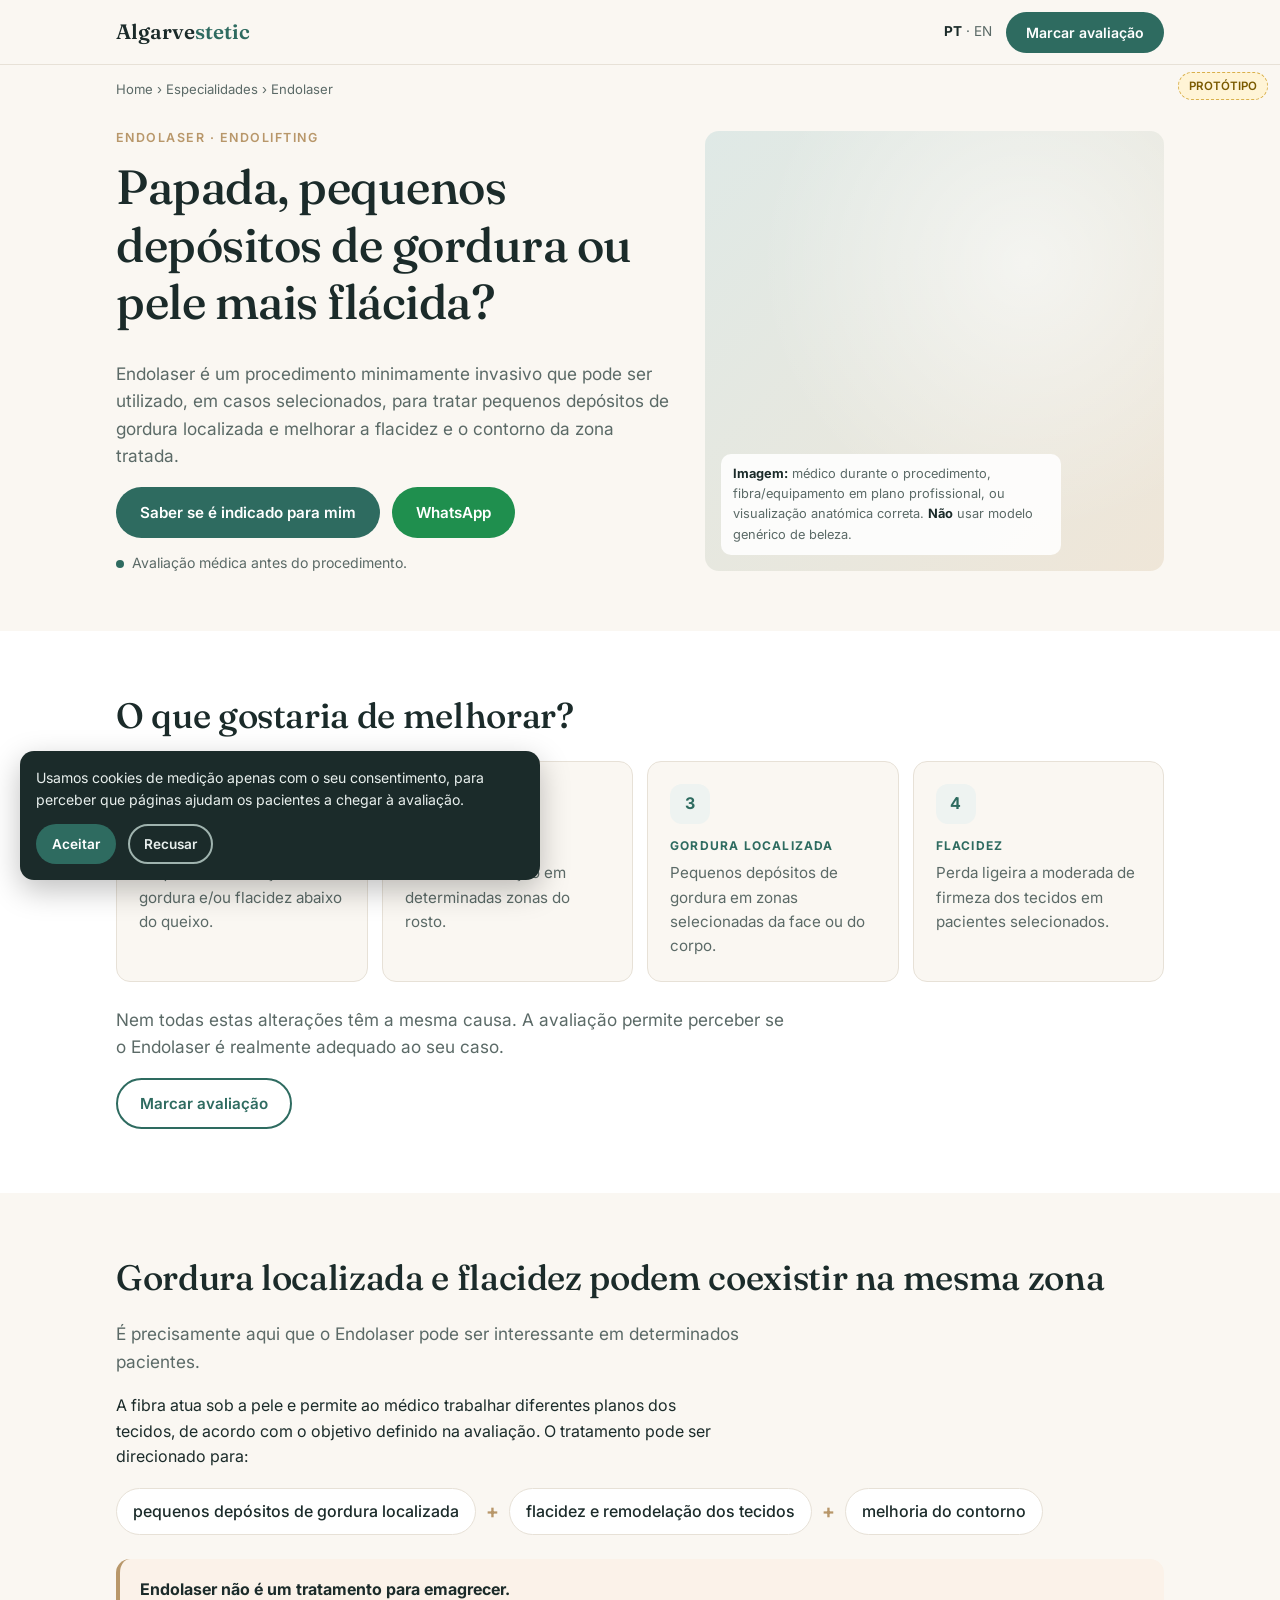
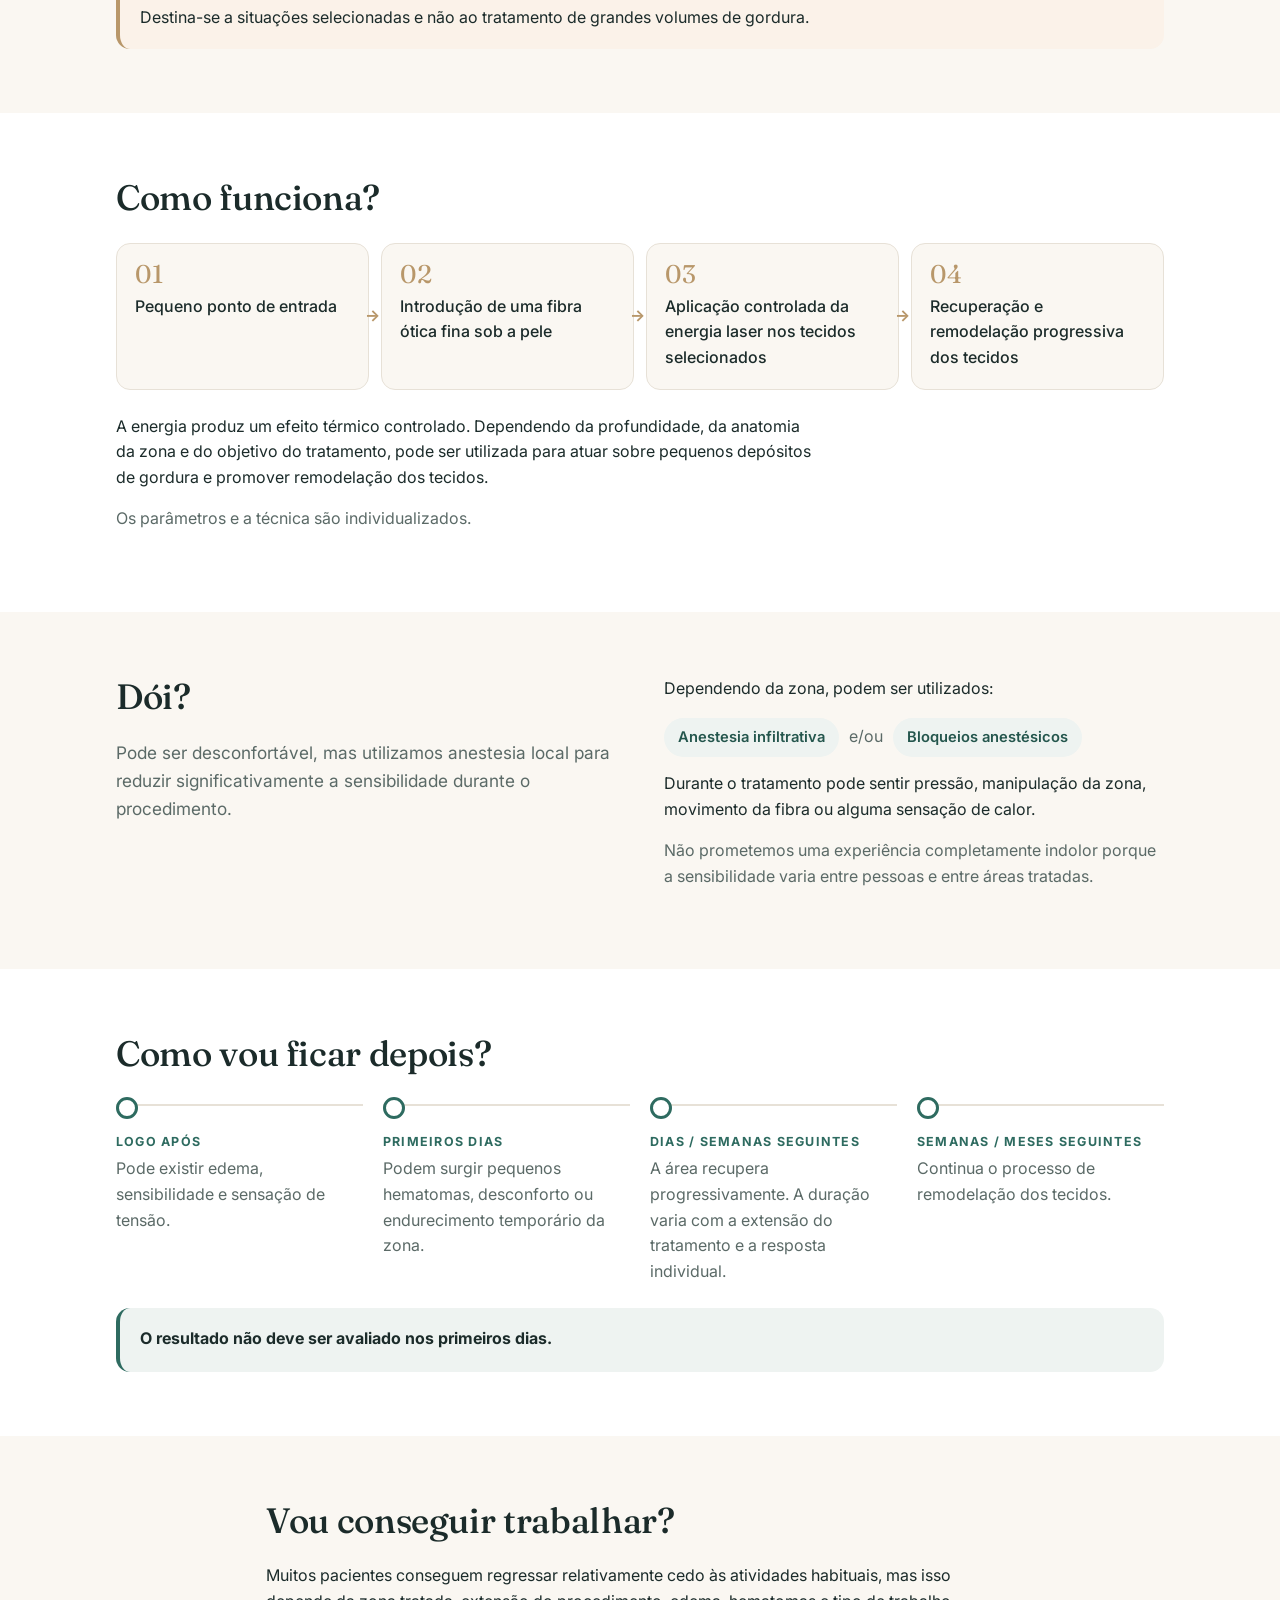
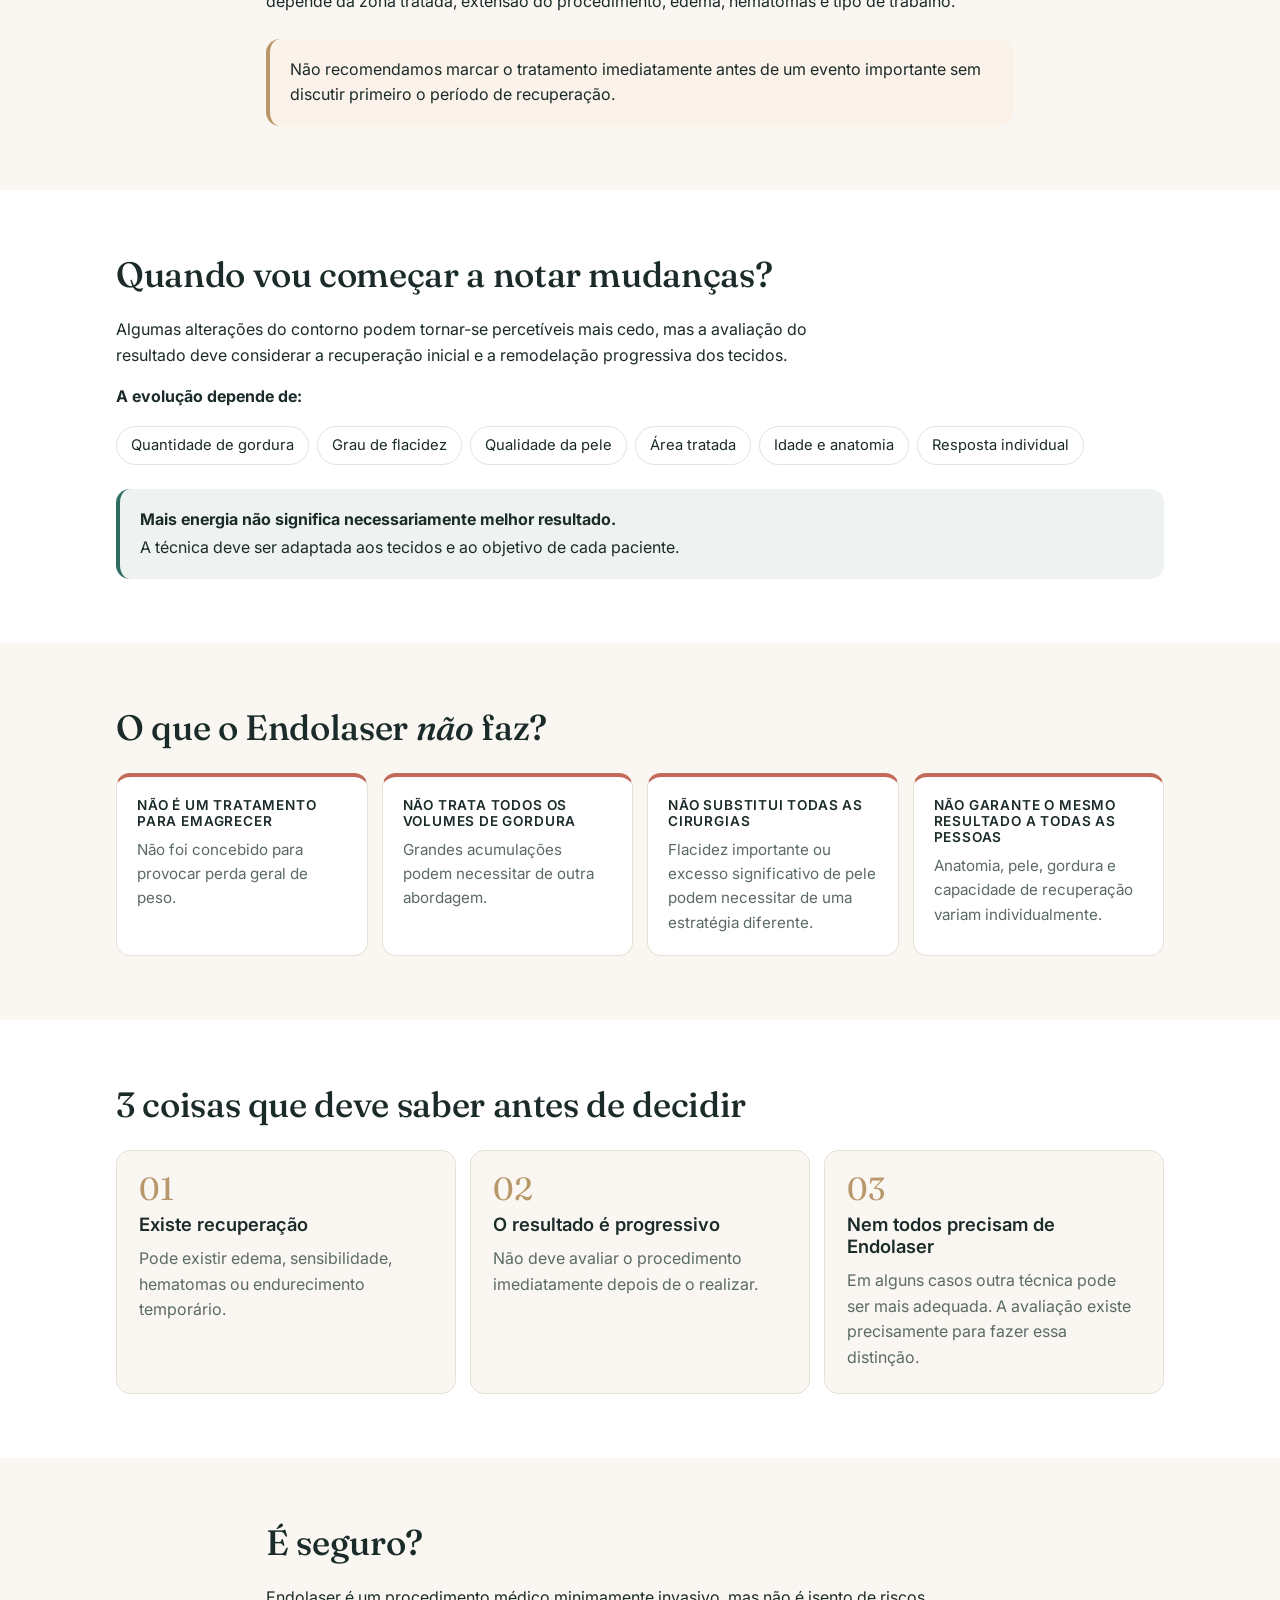
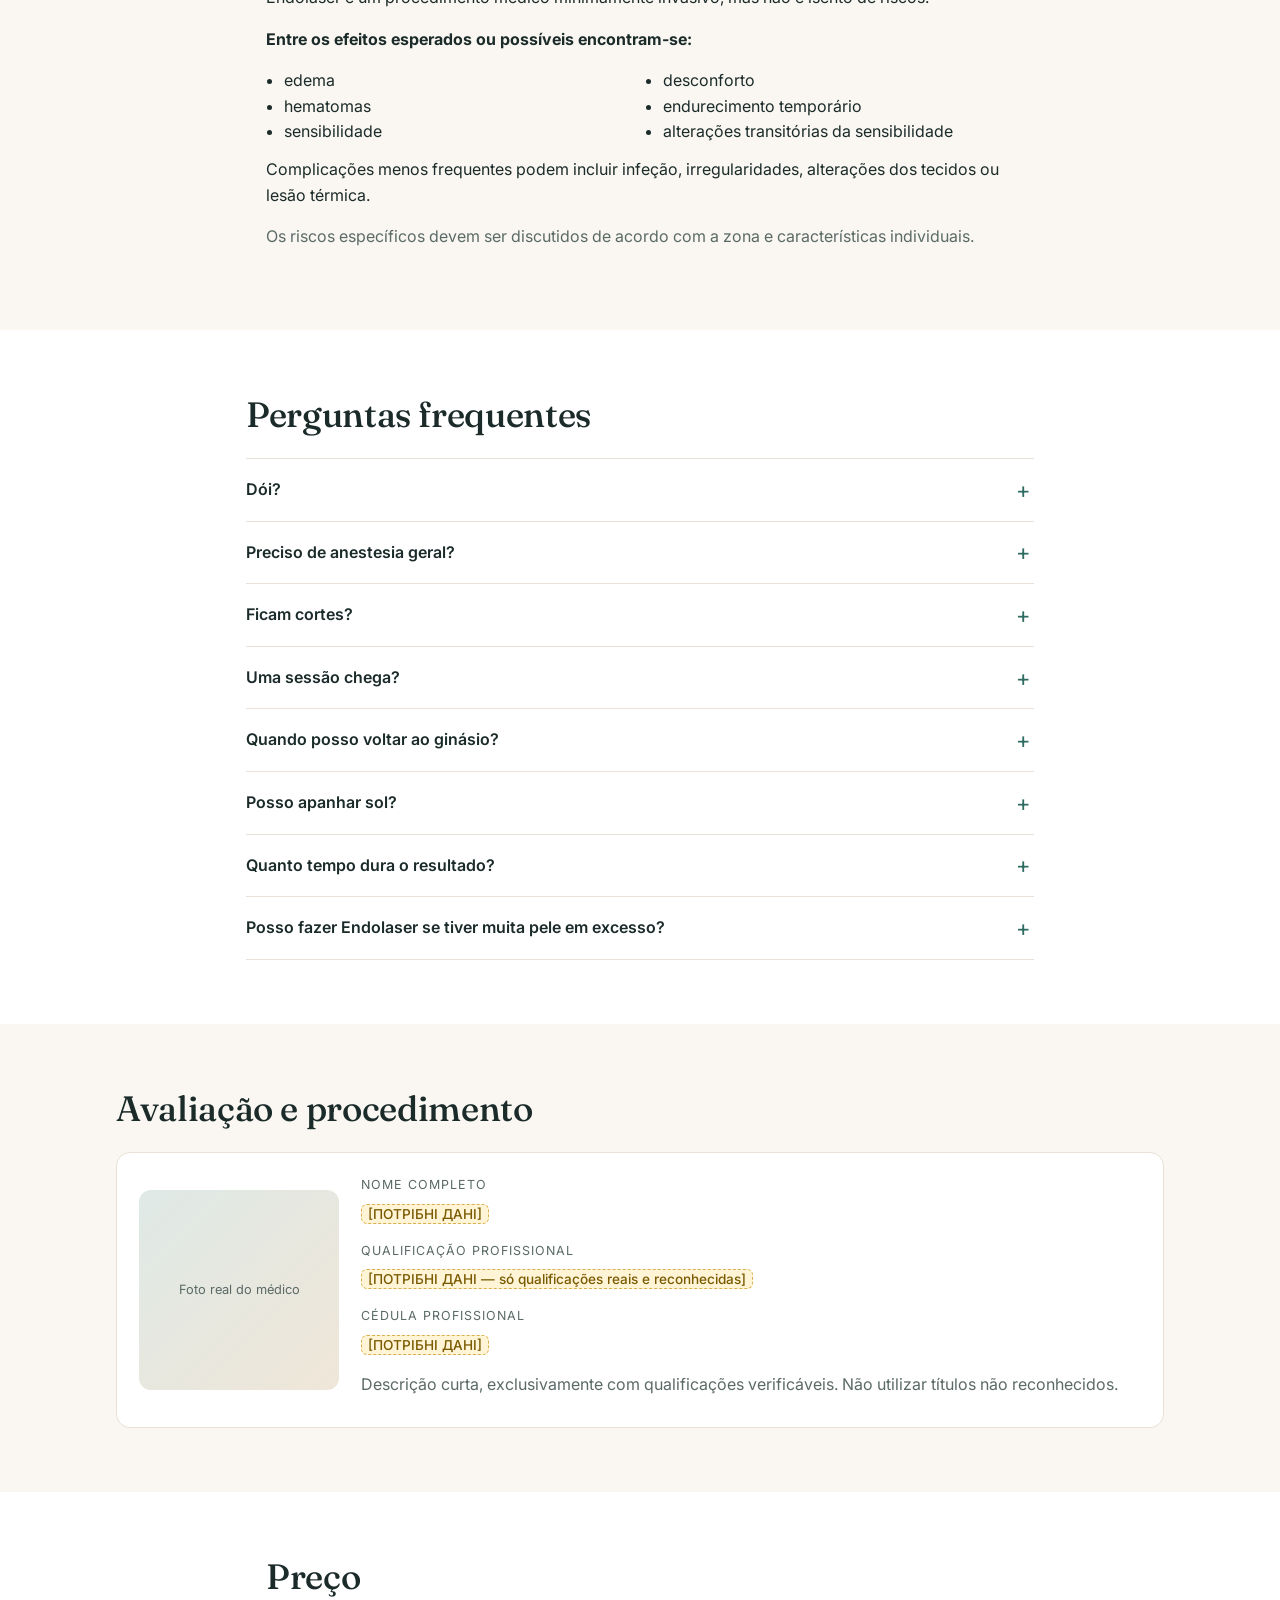
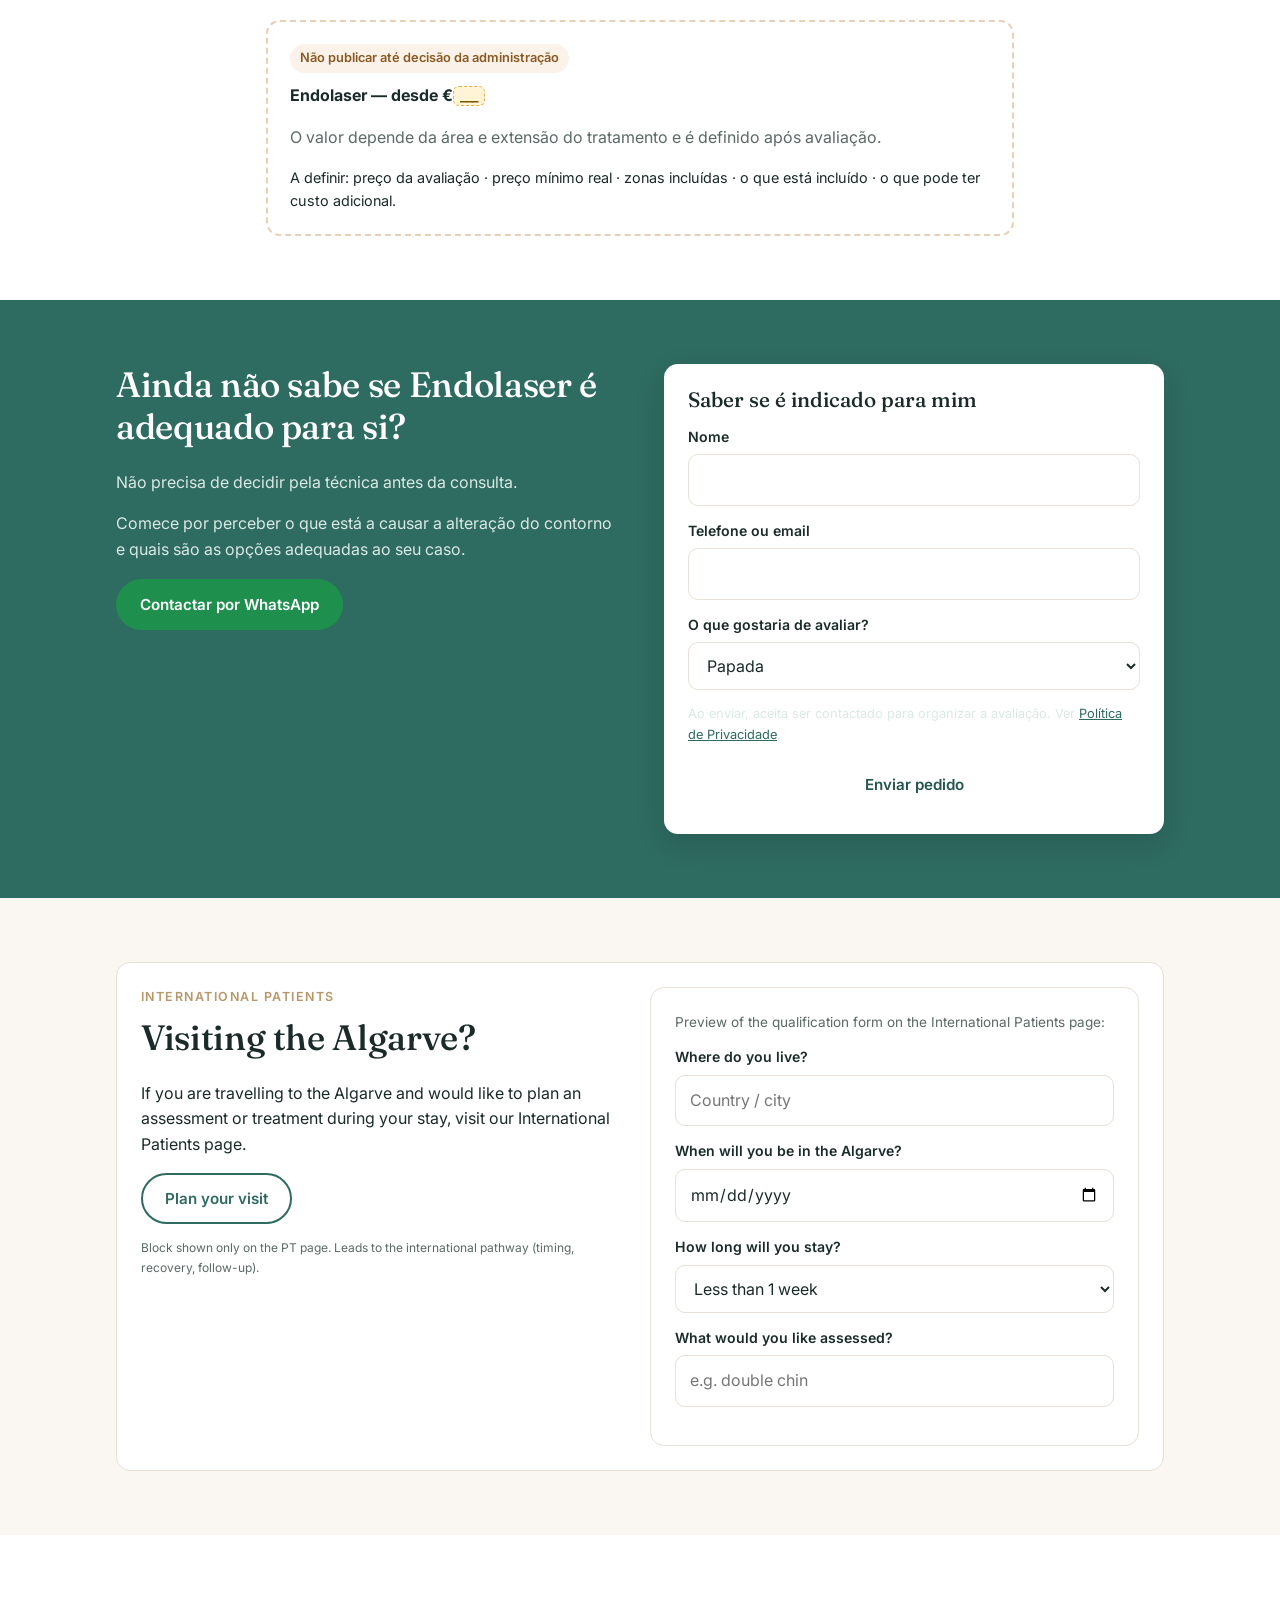
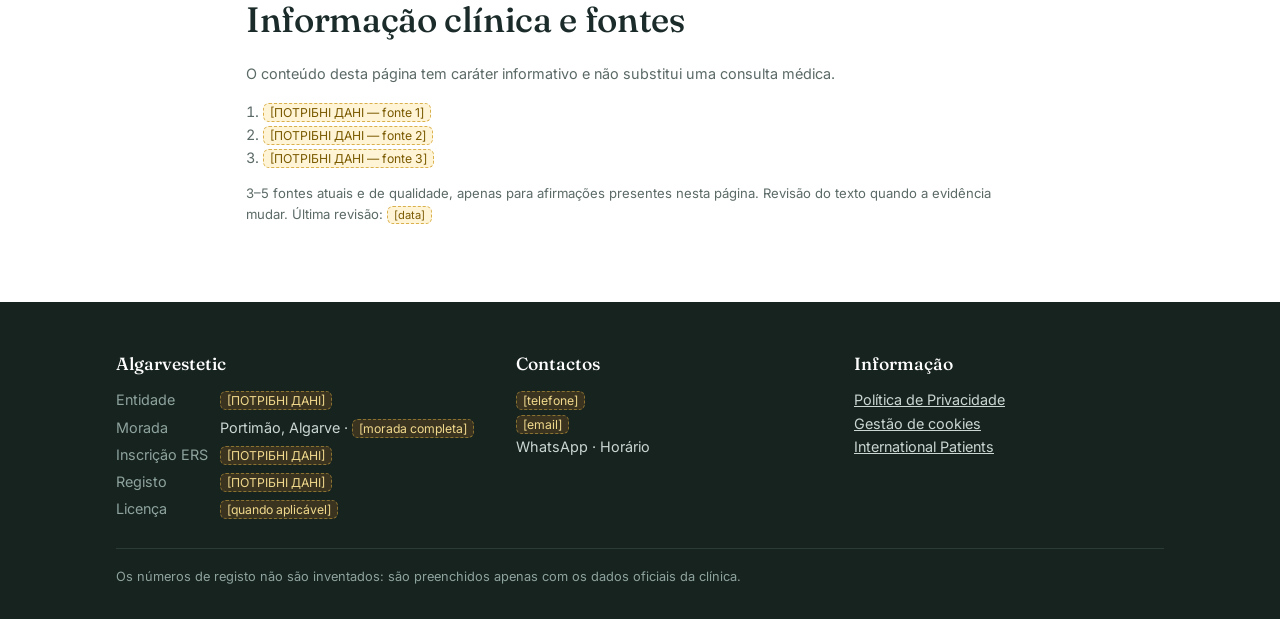
==== prototype/endolaser.html @ 768021af "Add Endolaser master landing spec v1.0 and visual HTML prototype Spec captures the approved 18-scree" ====
<!doctype html>
<html lang="pt">
<head>
<meta charset="utf-8">
<meta name="viewport" content="width=device-width, initial-scale=1">
<title>Endolaser em Portimão | Algarvestetic</title>
<meta name="description" content="Endolaser: procedimento minimamente invasivo para pequenos depósitos de gordura localizada e flacidez, em casos selecionados. Avaliação médica antes do procedimento.">
<link rel="preconnect" href="https://fonts.googleapis.com">
<link rel="preconnect" href="https://fonts.gstatic.com" crossorigin>
<link href="https://fonts.googleapis.com/css2?family=Fraunces:opsz,wght@9..144,400;9..144,500;9..144,600&family=Inter:wght@400;500;600&display=swap" rel="stylesheet">
<!--
  PROTÓTIPO VISUAL — não é o site final.
  Cores, logótipo e imagens são marcadores de posição.
  [ПОТРІБНІ ДАНІ] = dados reais que a clínica tem de fornecer.
-->
<style>
  :root{
    --bg:#faf7f2; --surface:#ffffff; --ink:#1b2b2a; --muted:#5b6a67; --line:#e7e1d7;
    --primary:#2e6b60; --primary-dark:#24564d; --on-primary:#ffffff;
    --accent:#b8976a; --soft:#eef3f1; --warn:#fbf2e9; --warn-line:#e9cfb3;
    --wa:#1f8f4e;
    --radius:14px; --maxw:1080px;
    --serif:"Fraunces", Georgia, serif; --sans:"Inter", system-ui, -apple-system, sans-serif;
  }
  *{box-sizing:border-box}
  html{scroll-behavior:smooth}
  body{margin:0;background:var(--bg);color:var(--ink);font:16px/1.6 var(--sans);-webkit-font-smoothing:antialiased}
  img{max-width:100%;display:block}
  a{color:var(--primary)}
  h1,h2,h3{font-family:var(--serif);font-weight:500;line-height:1.2;margin:0 0 .6em;letter-spacing:-.01em}
  h1{font-size:clamp(1.9rem,4.6vw,3rem)}
  h2{font-size:clamp(1.5rem,3.2vw,2.2rem)}
  h3{font-size:1.15rem;font-family:var(--sans);font-weight:600;letter-spacing:0}
  p{margin:0 0 1em}
  .container{max-width:var(--maxw);margin:0 auto;padding:0 16px}
  .section{padding:64px 0}
  .section.alt{background:var(--surface)}
  .eyebrow{font-size:.78rem;font-weight:600;letter-spacing:.12em;text-transform:uppercase;color:var(--accent);margin-bottom:.8em}
  .lead{font-size:1.08rem;color:var(--muted);max-width:62ch}
  .muted{color:var(--muted)}
  .placeholder-data{background:#fff4d6;border:1px dashed #d9b04c;color:#7a5a00;padding:1px 6px;border-radius:6px;font-size:.85em;overflow-wrap:anywhere}

  /* Buttons */
  .btn{display:inline-flex;align-items:center;justify-content:center;gap:.5em;padding:14px 22px;border-radius:999px;font:600 .95rem var(--sans);text-decoration:none;border:2px solid transparent;cursor:pointer;transition:background .2s,transform .1s;min-height:48px}
  .btn:active{transform:translateY(1px)}
  .btn-primary{background:var(--primary);color:var(--on-primary)}
  .btn-primary:hover{background:var(--primary-dark)}
  .btn-outline{background:transparent;border-color:var(--primary);color:var(--primary)}
  .btn-outline:hover{background:var(--soft)}
  .btn-wa{background:var(--wa);color:#fff}
  .btn-row{display:flex;flex-wrap:wrap;gap:12px;margin-top:8px}

  /* Header */
  .site-header{position:sticky;top:0;z-index:40;background:rgba(250,247,242,.94);backdrop-filter:blur(8px);border-bottom:1px solid var(--line)}
  .site-header .container{display:flex;align-items:center;justify-content:space-between;height:64px;gap:12px}
  .logo{font-family:var(--serif);font-size:1.3rem;font-weight:600;color:var(--ink);text-decoration:none}
  .logo span{color:var(--primary)}
  .header-right{display:flex;align-items:center;gap:14px}
  .lang{font-size:.85rem;color:var(--muted)}
  .lang b{color:var(--ink)}
  .header-cta{padding:10px 18px;min-height:40px;font-size:.88rem}
  .lang{white-space:nowrap}
  @media(max-width:879px){.header-cta{display:none}}
  .breadcrumbs{font-size:.82rem;color:var(--muted);padding:14px 0 0}
  .breadcrumbs a{color:var(--muted);text-decoration:none}

  /* Hero */
  .hero{padding:28px 0 56px}
  .hero-grid{display:grid;gap:28px;align-items:center}
  .hero .microcopy{font-size:.88rem;color:var(--muted);margin-top:14px;display:flex;align-items:center;gap:8px}
  .hero .microcopy::before{content:"";width:8px;height:8px;border-radius:50%;background:var(--primary);flex:none}
  .visual{border-radius:var(--radius);background:linear-gradient(135deg,#dfe9e6,#efe6d8);min-height:240px;display:flex;align-items:flex-end;padding:16px;position:relative;overflow:hidden}
  .visual::after{content:"";position:absolute;inset:0;background:radial-gradient(circle at 70% 30%,rgba(255,255,255,.55),transparent 60%)}
  .visual-label{position:relative;z-index:1;background:rgba(255,255,255,.88);border-radius:10px;padding:10px 12px;font-size:.8rem;color:var(--muted);max-width:340px}
  .visual-label b{color:var(--ink)}
  @media(min-width:880px){
    .hero-grid{grid-template-columns:1.1fr .9fr}
    .visual{min-height:440px}
  }

  /* Cards */
  .cards{display:grid;gap:14px;grid-template-columns:repeat(auto-fit,minmax(220px,1fr));margin:24px 0}
  .card{background:var(--surface);border:1px solid var(--line);border-radius:var(--radius);padding:22px}
  .section.alt .card{background:var(--bg)}
  .card .tag{font-size:.75rem;font-weight:700;letter-spacing:.1em;color:var(--primary);margin-bottom:6px}
  .card p{margin:0;color:var(--muted);font-size:.95rem}
  .card-icon{width:40px;height:40px;border-radius:12px;background:var(--soft);display:grid;place-items:center;margin-bottom:12px;color:var(--primary);font-weight:700}

  /* Callouts */
  .callout{border-radius:var(--radius);padding:18px 20px;margin-top:24px;display:flex;gap:14px;align-items:flex-start}
  .callout.info{background:var(--soft);border-left:4px solid var(--primary)}
  .callout.warn{background:var(--warn);border-left:4px solid var(--accent)}
  .callout strong{display:block;margin-bottom:2px}
  .callout p{margin:0}

  /* Plus-chain (screen 3) */
  .chain{display:flex;flex-wrap:wrap;align-items:center;gap:10px;margin:18px 0}
  .chain .pill{background:var(--surface);border:1px solid var(--line);border-radius:999px;padding:10px 16px;font-weight:500}
  .chain .plus{color:var(--accent);font-weight:700;font-size:1.2rem}

  /* Steps (screen 4) */
  .steps{display:grid;gap:12px;margin:24px 0;counter-reset:s}
  .step{background:var(--bg);border:1px solid var(--line);border-radius:var(--radius);padding:18px;position:relative}
  .step .n{font-family:var(--serif);font-size:1.6rem;color:var(--accent);line-height:1}
  .step p{margin:.4em 0 0;font-weight:500}
  @media(min-width:880px){
    .steps{grid-template-columns:repeat(4,1fr)}
    .step:not(:last-child)::after{content:"→";position:absolute;right:-12px;top:50%;transform:translateY(-50%);color:var(--accent);font-weight:700;z-index:1}
  }

  /* Two-col text sections */
  .split{display:grid;gap:24px}
  @media(min-width:880px){.split{grid-template-columns:1fr 1fr;gap:48px}}
  .anesth{display:flex;flex-wrap:wrap;gap:10px;align-items:center;margin:14px 0}
  .anesth .pill{background:var(--soft);color:var(--primary-dark);border-radius:999px;padding:8px 14px;font-weight:600;font-size:.92rem}

  /* Timeline (screen 6) */
  .timeline{list-style:none;margin:28px 0 0;padding:0;display:grid;gap:0}
  .timeline li{position:relative;padding:0 0 26px 30px;border-left:2px solid var(--line);margin-left:7px}
  .timeline li:last-child{padding-bottom:0}
  .timeline li::before{content:"";position:absolute;left:-9px;top:4px;width:16px;height:16px;border-radius:50%;background:var(--surface);border:3px solid var(--primary)}
  .timeline .when{font-size:.78rem;font-weight:700;letter-spacing:.1em;color:var(--primary);text-transform:uppercase}
  .timeline p{margin:.3em 0 0;color:var(--muted)}
  @media(min-width:880px){
    .timeline{grid-template-columns:repeat(4,1fr);gap:20px}
    .timeline li{border-left:none;border-top:2px solid var(--line);padding:26px 0 0;margin:0}
    .timeline li::before{left:0;top:-9px}
  }

  /* Factors (screen 8) */
  .factors{display:flex;flex-wrap:wrap;gap:8px;margin:14px 0 0;padding:0;list-style:none}
  .factors li{background:var(--surface);border:1px solid var(--line);border-radius:999px;padding:7px 14px;font-size:.92rem}

  /* NOT list (screen 9) */
  .nots{display:grid;gap:14px;grid-template-columns:repeat(auto-fit,minmax(240px,1fr));margin-top:24px}
  .not{background:var(--surface);border:1px solid var(--line);border-radius:var(--radius);padding:20px;border-top:4px solid #c46a5a}
  .not h3{font-size:.85rem;letter-spacing:.06em;text-transform:uppercase}
  .not p{margin:0;color:var(--muted);font-size:.95rem}

  /* 3 things (screen 10) */
  .three{display:grid;gap:14px;grid-template-columns:repeat(auto-fit,minmax(240px,1fr));margin-top:24px}
  .three .item{background:var(--bg);border-radius:var(--radius);padding:22px;border:1px solid var(--line)}
  .three .num{font-family:var(--serif);font-size:2rem;color:var(--accent);line-height:1;margin-bottom:8px}
  .three p{margin:0;color:var(--muted)}

  /* Risks */
  .risk-list{columns:2;column-gap:28px;padding-left:1.1em;margin:12px 0}
  @media(max-width:560px){.risk-list{columns:1}}

  /* FAQ */
  .faq{margin-top:22px;border-top:1px solid var(--line)}
  .faq details{border-bottom:1px solid var(--line)}
  .faq summary{cursor:pointer;list-style:none;padding:18px 36px 18px 0;font-weight:600;position:relative}
  .faq summary::-webkit-details-marker{display:none}
  .faq summary::after{content:"+";position:absolute;right:4px;top:50%;transform:translateY(-50%);font-size:1.4rem;color:var(--primary);font-weight:400}
  .faq details[open] summary::after{content:"–"}
  .faq details p{margin:0 0 18px;color:var(--muted);max-width:70ch}

  /* Doctor */
  .doctor{display:grid;gap:22px;align-items:center;background:var(--surface);border:1px solid var(--line);border-radius:var(--radius);padding:22px;margin-top:22px}
  .doctor-photo{aspect-ratio:1;border-radius:12px;background:linear-gradient(135deg,#dfe9e6,#efe6d8);display:grid;place-items:center;color:var(--muted);font-size:.8rem;text-align:center;padding:10px;max-width:200px}
  .doctor dl{margin:0;display:grid;gap:6px;min-width:0}
  .doctor dt{font-size:.78rem;letter-spacing:.08em;text-transform:uppercase;color:var(--muted)}
  .doctor dd{margin:0 0 8px;font-weight:500}
  @media(min-width:700px){.doctor{grid-template-columns:200px 1fr}}

  /* Price */
  .price-box{background:var(--surface);border:2px dashed var(--warn-line);border-radius:var(--radius);padding:22px;margin-top:22px}
  .price-box .status{display:inline-block;background:var(--warn);color:#8a5a22;font-weight:600;font-size:.8rem;padding:4px 10px;border-radius:999px;margin-bottom:10px}

  /* CTA band + form */
  .cta-band{background:var(--primary);color:var(--on-primary)}
  .cta-band h2{color:#fff}
  .cta-band p{color:#dbe9e5}
  .cta-band .btn-primary{background:#fff;color:var(--primary-dark)}
  .cta-band .btn-primary:hover{background:#eef3f1}
  .form-card{background:var(--surface);color:var(--ink);border-radius:var(--radius);padding:24px;box-shadow:0 10px 30px rgba(0,0,0,.12)}
  .form-card h3{font-family:var(--serif);font-weight:500;font-size:1.3rem}
  .field{margin-bottom:14px}
  .field label{display:block;font-size:.88rem;font-weight:600;margin-bottom:6px}
  .field input,.field select,.field textarea{width:100%;padding:12px 14px;border:1px solid var(--line);border-radius:10px;font:inherit;background:#fff;color:var(--ink);min-height:48px}
  .field input:focus,.field select:focus,.field textarea:focus{outline:2px solid var(--primary);outline-offset:1px;border-color:transparent}
  .consent-line{font-size:.8rem;color:var(--muted);margin:4px 0 14px}
  .thanks{display:none;text-align:center;padding:16px 0}
  .thanks .check{width:56px;height:56px;border-radius:50%;background:var(--soft);color:var(--primary);display:grid;place-items:center;margin:0 auto 12px;font-size:1.6rem}
  .form-card.sent form{display:none}
  .form-card.sent .thanks{display:block}
  .cta-grid{display:grid;gap:28px;align-items:start}
  @media(min-width:880px){.cta-grid{grid-template-columns:1fr 1fr;gap:48px}}

  /* International */
  .intl{background:var(--surface);border:1px solid var(--line);border-radius:var(--radius);padding:24px;display:grid;gap:20px}
  @media(min-width:880px){.intl{grid-template-columns:1fr 1fr;align-items:start}}
  .intl .lang-note{font-size:.75rem;color:var(--muted)}

  /* Sources */
  .sources{font-size:.9rem;color:var(--muted)}
  .sources ol{padding-left:1.2em}

  /* Footer */
  .site-footer{background:#16231f;color:#c9d6d2;padding:48px 0 32px;font-size:.9rem}
  .site-footer h4{color:#fff;font-family:var(--serif);font-weight:500;font-size:1.1rem;margin:0 0 10px}
  .site-footer a{color:#c9d6d2}
  .footer-grid{display:grid;gap:28px}
  @media(min-width:700px){.footer-grid{grid-template-columns:1.2fr 1fr 1fr}}
  .legal dl{margin:0;display:grid;grid-template-columns:auto 1fr;gap:4px 12px}
  .legal dt{color:#8fa39e}
  .legal dd{margin:0}
  .site-footer .placeholder-data{background:#3a3320;border-color:#8a7330;color:#f0d98c}
  .footer-bottom{border-top:1px solid #2b3b37;margin-top:28px;padding-top:18px;font-size:.8rem;color:#8fa39e}

  /* Sticky mobile CTA (Requisito 1) */
  .sticky-cta{position:fixed;left:0;right:0;bottom:0;z-index:50;display:flex;gap:8px;padding:8px 12px calc(8px + env(safe-area-inset-bottom));background:rgba(250,247,242,.97);border-top:1px solid var(--line);backdrop-filter:blur(8px)}
  .sticky-cta .btn{flex:1;padding:10px 12px;min-height:44px;font-size:.9rem}
  @media(min-width:880px){.sticky-cta{display:none}}
  @media(max-width:879px){body{padding-bottom:72px}}

  /* Cookie banner (RGPD) */
  .cookie{position:fixed;left:12px;right:12px;bottom:84px;z-index:60;background:var(--ink);color:#e8efed;border-radius:var(--radius);padding:16px;box-shadow:0 10px 30px rgba(0,0,0,.25);max-width:520px;font-size:.88rem}
  .cookie p{margin:0 0 12px}
  .cookie .btn{padding:8px 14px;min-height:40px;font-size:.85rem}
  .cookie .btn-outline{border-color:#9fb3ae;color:#e8efed}
  .cookie .btn-outline:hover{background:rgba(255,255,255,.08)}
  .cookie[hidden]{display:none}
  @media(min-width:880px){.cookie{bottom:20px;left:20px;right:auto}}

  .proto-badge{position:fixed;top:72px;right:12px;z-index:30;background:#fff4d6;color:#7a5a00;border:1px dashed #d9b04c;font-size:.72rem;font-weight:600;padding:4px 10px;border-radius:999px}
</style>
</head>
<body>

<div class="proto-badge" aria-hidden="true">PROTÓTIPO</div>

<header class="site-header">
  <div class="container">
    <a class="logo" href="#">Algarve<span>stetic</span></a>
    <div class="header-right">
      <span class="lang"><b>PT</b> · EN</span>
      <a class="btn btn-primary header-cta" href="#avaliar" data-cta="header_marcar">Marcar avaliação</a>
    </div>
  </div>
</header>

<main>
  <div class="container">
    <nav class="breadcrumbs" aria-label="breadcrumb">
      <a href="#">Home</a> › <a href="#">Especialidades</a> › Endolaser
    </nav>
  </div>

  <!-- SCREEN 1 — HERO -->
  <section class="hero" id="hero">
    <div class="container hero-grid">
      <div>
        <div class="eyebrow">Endolaser · Endolifting</div>
        <h1>Papada, pequenos depósitos de gordura ou pele mais flácida?</h1>
        <p class="lead">Endolaser é um procedimento minimamente invasivo que pode ser utilizado, em casos selecionados, para tratar pequenos depósitos de gordura localizada e melhorar a flacidez e o contorno da zona tratada.</p>
        <div class="btn-row">
          <a class="btn btn-primary" href="#avaliar" data-cta="hero_indicado">Saber se é indicado para mim</a>
          <a class="btn btn-wa" href="#" data-cta="hero_whatsapp" data-wa>WhatsApp</a>
        </div>
        <div class="microcopy">Avaliação médica antes do procedimento.</div>
      </div>
      <div class="visual" role="img" aria-label="Espaço para imagem do procedimento">
        <div class="visual-label"><b>Imagem:</b> médico durante o procedimento, fibra/equipamento em plano profissional, ou visualização anatómica correta. <b>Não</b> usar modelo genérico de beleza.</div>
      </div>
    </div>
  </section>

  <!-- SCREEN 2 — PACIENTE RECONHECE-SE -->
  <section class="section alt" id="melhorar">
    <div class="container">
      <h2>O que gostaria de melhorar?</h2>
      <div class="cards">
        <div class="card"><div class="card-icon">1</div><div class="tag">PAPADA</div><p>Pequena acumulação de gordura e/ou flacidez abaixo do queixo.</p></div>
        <div class="card"><div class="card-icon">2</div><div class="tag">CONTORNO FACIAL</div><p>Perda de definição em determinadas zonas do rosto.</p></div>
        <div class="card"><div class="card-icon">3</div><div class="tag">GORDURA LOCALIZADA</div><p>Pequenos depósitos de gordura em zonas selecionadas da face ou do corpo.</p></div>
        <div class="card"><div class="card-icon">4</div><div class="tag">FLACIDEZ</div><p>Perda ligeira a moderada de firmeza dos tecidos em pacientes selecionados.</p></div>
      </div>
      <p class="lead">Nem todas estas alterações têm a mesma causa. A avaliação permite perceber se o Endolaser é realmente adequado ao seu caso.</p>
      <a class="btn btn-outline" href="#avaliar" data-cta="identify_marcar">Marcar avaliação</a>
    </div>
  </section>

  <!-- SCREEN 3 — VALOR-CHAVE -->
  <section class="section" id="valor">
    <div class="container">
      <h2>Gordura localizada e flacidez podem coexistir na mesma zona</h2>
      <p class="lead">É precisamente aqui que o Endolaser pode ser interessante em determinados pacientes.</p>
      <p style="max-width:62ch">A fibra atua sob a pele e permite ao médico trabalhar diferentes planos dos tecidos, de acordo com o objetivo definido na avaliação. O tratamento pode ser direcionado para:</p>
      <div class="chain">
        <span class="pill">pequenos depósitos de gordura localizada</span><span class="plus">+</span>
        <span class="pill">flacidez e remodelação dos tecidos</span><span class="plus">+</span>
        <span class="pill">melhoria do contorno</span>
      </div>
      <div class="callout warn">
        <div><strong>Endolaser não é um tratamento para emagrecer.</strong><p>Destina-se a situações selecionadas e não ao tratamento de grandes volumes de gordura.</p></div>
      </div>
    </div>
  </section>

  <!-- SCREEN 4 — COMO FUNCIONA -->
  <section class="section alt" id="como-funciona">
    <div class="container">
      <h2>Como funciona?</h2>
      <div class="steps">
        <div class="step"><div class="n">01</div><p>Pequeno ponto de entrada</p></div>
        <div class="step"><div class="n">02</div><p>Introdução de uma fibra ótica fina sob a pele</p></div>
        <div class="step"><div class="n">03</div><p>Aplicação controlada da energia laser nos tecidos selecionados</p></div>
        <div class="step"><div class="n">04</div><p>Recuperação e remodelação progressiva dos tecidos</p></div>
      </div>
      <p style="max-width:70ch">A energia produz um efeito térmico controlado. Dependendo da profundidade, da anatomia da zona e do objetivo do tratamento, pode ser utilizada para atuar sobre pequenos depósitos de gordura e promover remodelação dos tecidos.</p>
      <p class="muted">Os parâmetros e a técnica são individualizados.</p>
    </div>
  </section>

  <!-- SCREEN 5 — DÓI? -->
  <section class="section" id="doi">
    <div class="container split">
      <div>
        <h2>Dói?</h2>
        <p class="lead">Pode ser desconfortável, mas utilizamos anestesia local para reduzir significativamente a sensibilidade durante o procedimento.</p>
      </div>
      <div>
        <p>Dependendo da zona, podem ser utilizados:</p>
        <div class="anesth"><span class="pill">Anestesia infiltrativa</span><span class="muted">e/ou</span><span class="pill">Bloqueios anestésicos</span></div>
        <p>Durante o tratamento pode sentir pressão, manipulação da zona, movimento da fibra ou alguma sensação de calor.</p>
        <p class="muted">Não prometemos uma experiência completamente indolor porque a sensibilidade varia entre pessoas e entre áreas tratadas.</p>
      </div>
    </div>
  </section>

  <!-- SCREEN 6 — RECUPERAÇÃO -->
  <section class="section alt" id="recuperacao">
    <div class="container">
      <h2>Como vou ficar depois?</h2>
      <ol class="timeline">
        <li><div class="when">Logo após</div><p>Pode existir edema, sensibilidade e sensação de tensão.</p></li>
        <li><div class="when">Primeiros dias</div><p>Podem surgir pequenos hematomas, desconforto ou endurecimento temporário da zona.</p></li>
        <li><div class="when">Dias / semanas seguintes</div><p>A área recupera progressivamente. A duração varia com a extensão do tratamento e a resposta individual.</p></li>
        <li><div class="when">Semanas / meses seguintes</div><p>Continua o processo de remodelação dos tecidos.</p></li>
      </ol>
      <div class="callout info"><div><strong>O resultado não deve ser avaliado nos primeiros dias.</strong></div></div>
    </div>
  </section>

  <!-- SCREEN 7 — TRABALHO -->
  <section class="section" id="trabalhar">
    <div class="container" style="max-width:780px">
      <h2>Vou conseguir trabalhar?</h2>
      <p>Muitos pacientes conseguem regressar relativamente cedo às atividades habituais, mas isso depende da zona tratada, extensão do procedimento, edema, hematomas e tipo de trabalho.</p>
      <div class="callout warn"><div><p>Não recomendamos marcar o tratamento imediatamente antes de um evento importante sem discutir primeiro o período de recuperação.</p></div></div>
    </div>
  </section>

  <!-- SCREEN 8 — RESULTADO -->
  <section class="section alt" id="resultado">
    <div class="container">
      <h2>Quando vou começar a notar mudanças?</h2>
      <p style="max-width:70ch">Algumas alterações do contorno podem tornar-se percetíveis mais cedo, mas a avaliação do resultado deve considerar a recuperação inicial e a remodelação progressiva dos tecidos.</p>
      <p><strong>A evolução depende de:</strong></p>
      <ul class="factors">
        <li>Quantidade de gordura</li><li>Grau de flacidez</li><li>Qualidade da pele</li>
        <li>Área tratada</li><li>Idade e anatomia</li><li>Resposta individual</li>
      </ul>
      <div class="callout info"><div><strong>Mais energia não significa necessariamente melhor resultado.</strong><p>A técnica deve ser adaptada aos tecidos e ao objetivo de cada paciente.</p></div></div>
    </div>
  </section>

  <!-- SCREEN 9 — O QUE NÃO FAZ -->
  <section class="section" id="nao-faz">
    <div class="container">
      <h2>O que o Endolaser <em>não</em> faz?</h2>
      <div class="nots">
        <div class="not"><h3>Não é um tratamento para emagrecer</h3><p>Não foi concebido para provocar perda geral de peso.</p></div>
        <div class="not"><h3>Não trata todos os volumes de gordura</h3><p>Grandes acumulações podem necessitar de outra abordagem.</p></div>
        <div class="not"><h3>Não substitui todas as cirurgias</h3><p>Flacidez importante ou excesso significativo de pele podem necessitar de uma estratégia diferente.</p></div>
        <div class="not"><h3>Não garante o mesmo resultado a todas as pessoas</h3><p>Anatomia, pele, gordura e capacidade de recuperação variam individualmente.</p></div>
      </div>
    </div>
  </section>

  <!-- SCREEN 10 — 3 COISAS -->
  <section class="section alt" id="antes-de-decidir">
    <div class="container">
      <h2>3 coisas que deve saber antes de decidir</h2>
      <div class="three">
        <div class="item"><div class="num">01</div><h3>Existe recuperação</h3><p>Pode existir edema, sensibilidade, hematomas ou endurecimento temporário.</p></div>
        <div class="item"><div class="num">02</div><h3>O resultado é progressivo</h3><p>Não deve avaliar o procedimento imediatamente depois de o realizar.</p></div>
        <div class="item"><div class="num">03</div><h3>Nem todos precisam de Endolaser</h3><p>Em alguns casos outra técnica pode ser mais adequada. A avaliação existe precisamente para fazer essa distinção.</p></div>
      </div>
    </div>
  </section>

  <!-- SCREEN 11 — RISCOS -->
  <section class="section" id="riscos">
    <div class="container" style="max-width:780px">
      <h2>É seguro?</h2>
      <p>Endolaser é um procedimento médico minimamente invasivo, mas não é isento de riscos.</p>
      <p><strong>Entre os efeitos esperados ou possíveis encontram-se:</strong></p>
      <ul class="risk-list">
        <li>edema</li><li>hematomas</li><li>sensibilidade</li>
        <li>desconforto</li><li>endurecimento temporário</li><li>alterações transitórias da sensibilidade</li>
      </ul>
      <p>Complicações menos frequentes podem incluir infeção, irregularidades, alterações dos tecidos ou lesão térmica.</p>
      <p class="muted">Os riscos específicos devem ser discutidos de acordo com a zona e características individuais.</p>
    </div>
  </section>

  <!-- SCREEN 12 — FAQ -->
  <section class="section alt" id="faq">
    <div class="container" style="max-width:820px">
      <h2>Perguntas frequentes</h2>
      <div class="faq">
        <details><summary>Dói?</summary><p>É utilizada anestesia local. Pode existir algum desconforto, pressão ou sensação de calor.</p></details>
        <details><summary>Preciso de anestesia geral?</summary><p>Habitualmente não. A técnica anestésica é definida de acordo com a área e extensão do tratamento.</p></details>
        <details><summary>Ficam cortes?</summary><p>A fibra é introduzida através de pequenos pontos de entrada. Não se trata de uma cirurgia com grandes incisões.</p></details>
        <details><summary>Uma sessão chega?</summary><p>Pode ser suficiente em determinados casos, mas não existe um número universal. A necessidade de reavaliação ou tratamentos adicionais depende do objetivo e da resposta individual.</p></details>
        <details><summary>Quando posso voltar ao ginásio?</summary><p>Depende da área e extensão tratadas. As orientações são dadas individualmente após o procedimento.</p></details>
        <details><summary>Posso apanhar sol?</summary><p>Os cuidados dependem da zona tratada e da evolução pós-procedimento. Devem ser seguidas as orientações médicas específicas.</p></details>
        <details><summary>Quanto tempo dura o resultado?</summary><p>A duração depende do tratamento realizado, das características dos tecidos, do envelhecimento, de alterações de peso e de outros fatores individuais.</p></details>
        <details><summary>Posso fazer Endolaser se tiver muita pele em excesso?</summary><p>Nem sempre. Quando existe excesso importante de pele, uma abordagem diferente pode proporcionar uma correção mais adequada.</p></details>
      </div>
    </div>
  </section>

  <!-- SCREEN 13 — QUEM REALIZA -->
  <section class="section" id="medico">
    <div class="container">
      <h2>Avaliação e procedimento</h2>
      <div class="doctor">
        <div class="doctor-photo">Foto real do médico</div>
        <dl>
          <dt>Nome completo</dt><dd><span class="placeholder-data">[ПОТРІБНІ ДАНІ]</span></dd>
          <dt>Qualificação profissional</dt><dd><span class="placeholder-data">[ПОТРІБНІ ДАНІ — só qualificações reais e reconhecidas]</span></dd>
          <dt>Cédula profissional</dt><dd><span class="placeholder-data">[ПОТРІБНІ ДАНІ]</span></dd>
          <dd class="muted" style="font-weight:400">Descrição curta, exclusivamente com qualificações verificáveis. Não utilizar títulos não reconhecidos.</dd>
        </dl>
      </div>
    </div>
  </section>

  <!-- SCREEN 14 — PREÇO -->
  <section class="section alt" id="preco">
    <div class="container" style="max-width:780px">
      <h2>Preço</h2>
      <div class="price-box">
        <span class="status">Não publicar até decisão da administração</span>
        <p><strong>Endolaser — desde €<span class="placeholder-data">___</span></strong></p>
        <p class="muted">O valor depende da área e extensão do tratamento e é definido após avaliação.</p>
        <p style="margin:0;font-size:.9rem">A definir: preço da avaliação · preço mínimo real · zonas incluídas · o que está incluído · o que pode ter custo adicional.</p>
      </div>
    </div>
  </section>

  <!-- SCREEN 15 — CTA PRINCIPAL + FORM (Requisitos 3 e 4) -->
  <section class="section cta-band" id="avaliar">
    <div class="container cta-grid">
      <div>
        <h2>Ainda não sabe se Endolaser é adequado para si?</h2>
        <p>Não precisa de decidir pela técnica antes da consulta.</p>
        <p>Comece por perceber o que está a causar a alteração do contorno e quais são as opções adequadas ao seu caso.</p>
        <div class="btn-row">
          <a class="btn btn-wa" href="#" data-cta="cta_whatsapp" data-wa>Contactar por WhatsApp</a>
        </div>
      </div>
      <div class="form-card" id="lead-card">
        <form id="lead-form" novalidate>
          <h3>Saber se é indicado para mim</h3>
          <div class="field"><label for="f-nome">Nome</label><input id="f-nome" name="nome" autocomplete="name" required></div>
          <div class="field"><label for="f-contacto">Telefone ou email</label><input id="f-contacto" name="contacto" autocomplete="tel" required></div>
          <div class="field"><label for="f-zona">O que gostaria de avaliar?</label>
            <select id="f-zona" name="zona">
              <option>Papada</option><option>Contorno facial</option><option>Gordura localizada</option><option>Flacidez</option><option>Não tenho a certeza</option>
            </select>
          </div>
          <input type="hidden" name="lead_id" id="f-lead">
          <input type="hidden" name="page" value="endolaser">
          <p class="consent-line">Ao enviar, aceita ser contactado para organizar a avaliação. Ver <a href="#">Política de Privacidade</a>.</p>
          <button class="btn btn-primary" type="submit" style="width:100%">Enviar pedido</button>
        </form>
        <div class="thanks" role="status" aria-live="polite">
          <div class="check">✓</div>
          <h3>Pedido recebido.</h3>
          <p class="muted">Entraremos em contacto para organizar a avaliação.</p>
        </div>
      </div>
    </div>
  </section>

  <!-- SCREEN 16 — INTERNATIONAL PATIENTS (Requisito 5) -->
  <section class="section" id="international" lang="en">
    <div class="container">
      <div class="intl">
        <div>
          <div class="eyebrow">International patients</div>
          <h2>Visiting the Algarve?</h2>
          <p>If you are travelling to the Algarve and would like to plan an assessment or treatment during your stay, visit our International Patients page.</p>
          <a class="btn btn-outline" href="#" data-cta="intl_plan">Plan your visit</a>
          <p class="lang-note" style="margin-top:14px">Block shown only on the PT page. Leads to the international pathway (timing, recovery, follow-up).</p>
        </div>
        <form class="form-card" style="box-shadow:none;border:1px solid var(--line)" onsubmit="return false">
          <p class="muted" style="font-size:.85rem;margin-bottom:12px">Preview of the qualification form on the International Patients page:</p>
          <div class="field"><label>Where do you live?</label><input placeholder="Country / city"></div>
          <div class="field"><label>When will you be in the Algarve?</label><input type="date"></div>
          <div class="field"><label>How long will you stay?</label><select><option>Less than 1 week</option><option>1–2 weeks</option><option>More than 2 weeks</option></select></div>
          <div class="field"><label>What would you like assessed?</label><input placeholder="e.g. double chin"></div>
        </form>
      </div>
    </div>
  </section>

  <!-- SCREEN 17 — INFORMAÇÃO CLÍNICA -->
  <section class="section alt" id="fontes">
    <div class="container sources" style="max-width:820px">
      <h2 style="color:var(--ink)">Informação clínica e fontes</h2>
      <p>O conteúdo desta página tem caráter informativo e não substitui uma consulta médica.</p>
      <ol>
        <li><span class="placeholder-data">[ПОТРІБНІ ДАНІ — fonte 1]</span></li>
        <li><span class="placeholder-data">[ПОТРІБНІ ДАНІ — fonte 2]</span></li>
        <li><span class="placeholder-data">[ПОТРІБНІ ДАНІ — fonte 3]</span></li>
      </ol>
      <p style="font-size:.82rem">3–5 fontes atuais e de qualidade, apenas para afirmações presentes nesta página. Revisão do texto quando a evidência mudar. Última revisão: <span class="placeholder-data">[data]</span></p>
    </div>
  </section>
</main>

<!-- SCREEN 18 — LEGAL / ERS -->
<footer class="site-footer">
  <div class="container">
    <div class="footer-grid">
      <div class="legal">
        <h4>Algarvestetic</h4>
        <dl>
          <dt>Entidade</dt><dd><span class="placeholder-data">[ПОТРІБНІ ДАНІ]</span></dd>
          <dt>Morada</dt><dd>Portimão, Algarve · <span class="placeholder-data">[morada completa]</span></dd>
          <dt>Inscrição ERS</dt><dd><span class="placeholder-data">[ПОТРІБНІ ДАНІ]</span></dd>
          <dt>Registo</dt><dd><span class="placeholder-data">[ПОТРІБНІ ДАНІ]</span></dd>
          <dt>Licença</dt><dd><span class="placeholder-data">[quando aplicável]</span></dd>
        </dl>
      </div>
      <div>
        <h4>Contactos</h4>
        <p><span class="placeholder-data">[telefone]</span><br><span class="placeholder-data">[email]</span><br>WhatsApp · Horário</p>
      </div>
      <div>
        <h4>Informação</h4>
        <p><a href="#">Política de Privacidade</a><br><a href="#" id="manage-cookies">Gestão de cookies</a><br><a href="#">International Patients</a></p>
      </div>
    </div>
    <div class="footer-bottom">Os números de registo não são inventados: são preenchidos apenas com os dados oficiais da clínica.</div>
  </div>
</footer>

<!-- Requisito 1 — Sticky CTA mobile -->
<div class="sticky-cta">
  <a class="btn btn-primary" href="#avaliar" data-cta="sticky_marcar">Marcar</a>
  <a class="btn btn-wa" href="#" data-cta="sticky_whatsapp" data-wa>WhatsApp</a>
</div>

<!-- RGPD cookie consent -->
<div class="cookie" id="cookie" hidden>
  <p>Usamos cookies de medição apenas com o seu consentimento, para perceber que páginas ajudam os pacientes a chegar à avaliação.</p>
  <div class="btn-row" style="margin:0">
    <button class="btn btn-primary" data-consent="granted">Aceitar</button>
    <button class="btn btn-outline" data-consent="denied">Recusar</button>
  </div>
</div>

<script>
  // lead_id: liga o pedido do site às etapas offline (Marcação → Compareceu → Procedimento → Receita).
  const leadId = 'endo-' + Date.now().toString(36) + '-' + Math.random().toString(36).slice(2, 7);
  document.getElementById('f-lead').value = leadId;

  // Consentimento RGPD: nenhum evento de medição é enviado antes de "Aceitar".
  let consent = null;
  try { consent = localStorage.getItem('consent'); } catch (e) {}
  const cookie = document.getElementById('cookie');
  if (!consent) cookie.hidden = false;
  cookie.addEventListener('click', e => {
    const v = e.target.dataset.consent; if (!v) return;
    consent = v; try { localStorage.setItem('consent', v); } catch (e) {}
    cookie.hidden = true;
  });
  document.getElementById('manage-cookies').addEventListener('click', e => { e.preventDefault(); cookie.hidden = false; });

  function track(event, params) {
    if (consent !== 'granted') return;            // Consent Mode: sem consentimento, nada é enviado
    // Produção: gtag('event', event, params) + Meta Pixel/CAPI com o mesmo event_id
    console.log('[track]', event, params);
  }

  // Cliques nos CTA
  document.querySelectorAll('[data-cta]').forEach(el =>
    el.addEventListener('click', () => track('cta_click', { cta: el.dataset.cta, lead_id: leadId })));

  // WhatsApp com lead_id na mensagem pré-preenchida
  const waText = encodeURIComponent('Olá, gostaria de saber se o Endolaser é indicado para mim. (ref: ' + leadId + ')');
  document.querySelectorAll('[data-wa]').forEach(a => {
    a.href = 'https://wa.me/?text=' + waText;    // [ПОТРІБНІ ДАНІ]: número da clínica
    a.target = '_blank'; a.rel = 'noopener';
  });

  // Formulário curto → ecrã "Pedido recebido" + conversion event
  document.getElementById('lead-form').addEventListener('submit', e => {
    e.preventDefault();
    const f = e.target;
    if (!f.nome.value.trim() || !f.contacto.value.trim()) { f.reportValidity(); return; }
    track('generate_lead', { page: 'endolaser', zona: f.zona.value, lead_id: leadId });
    document.getElementById('lead-card').classList.add('sent');
  });
</script>
</body>
</html>
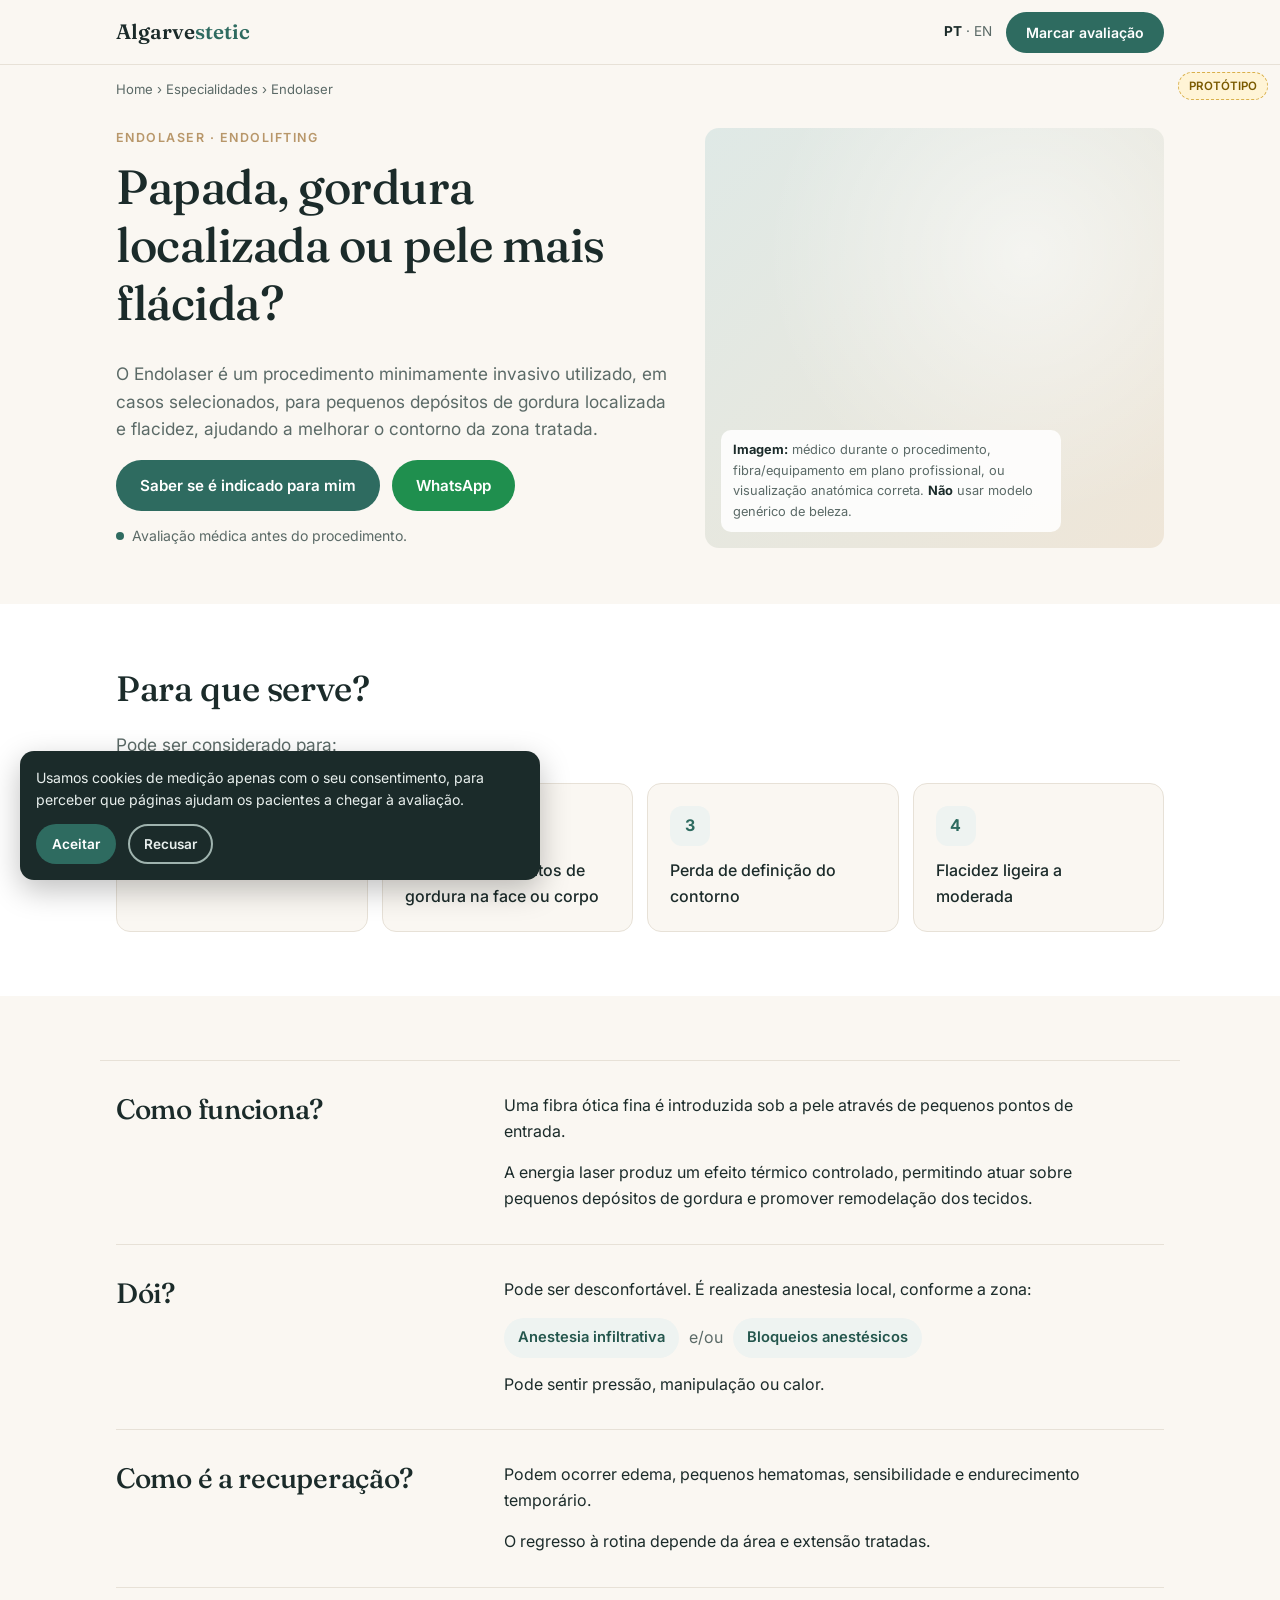
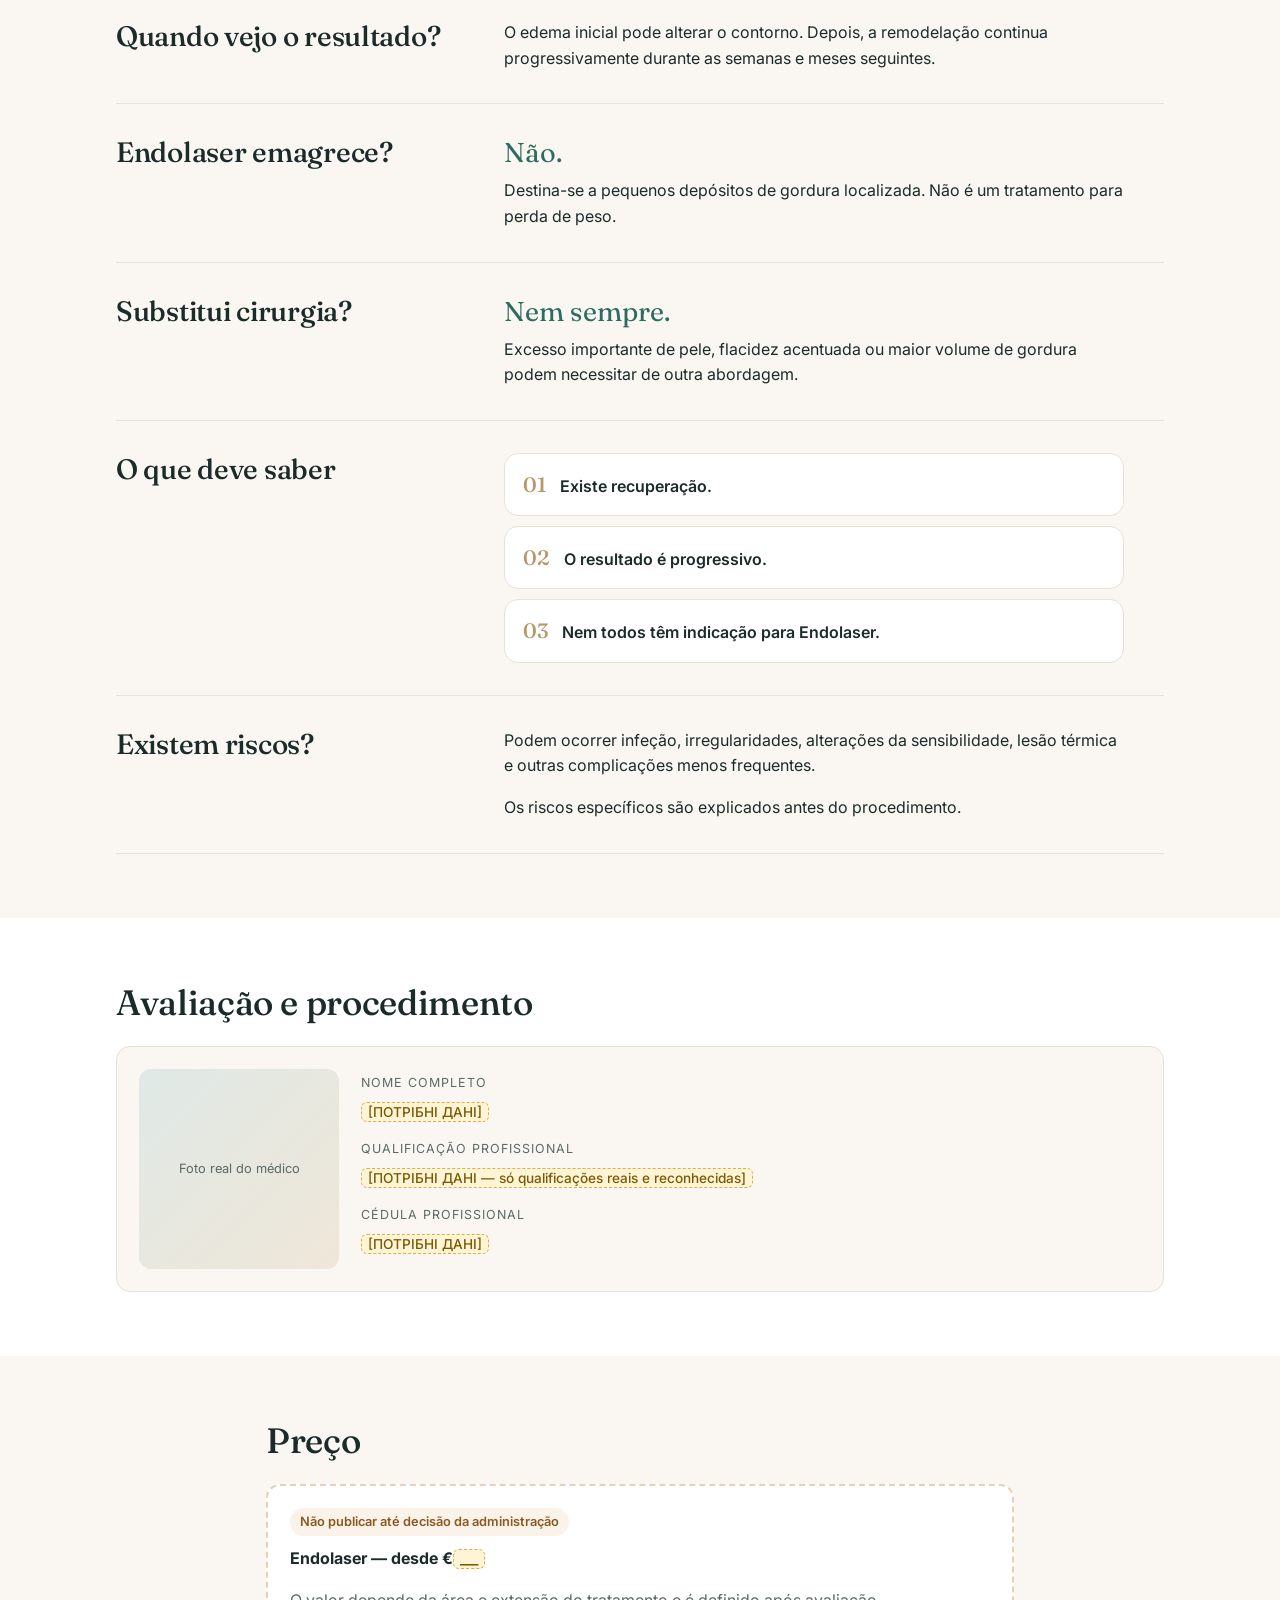
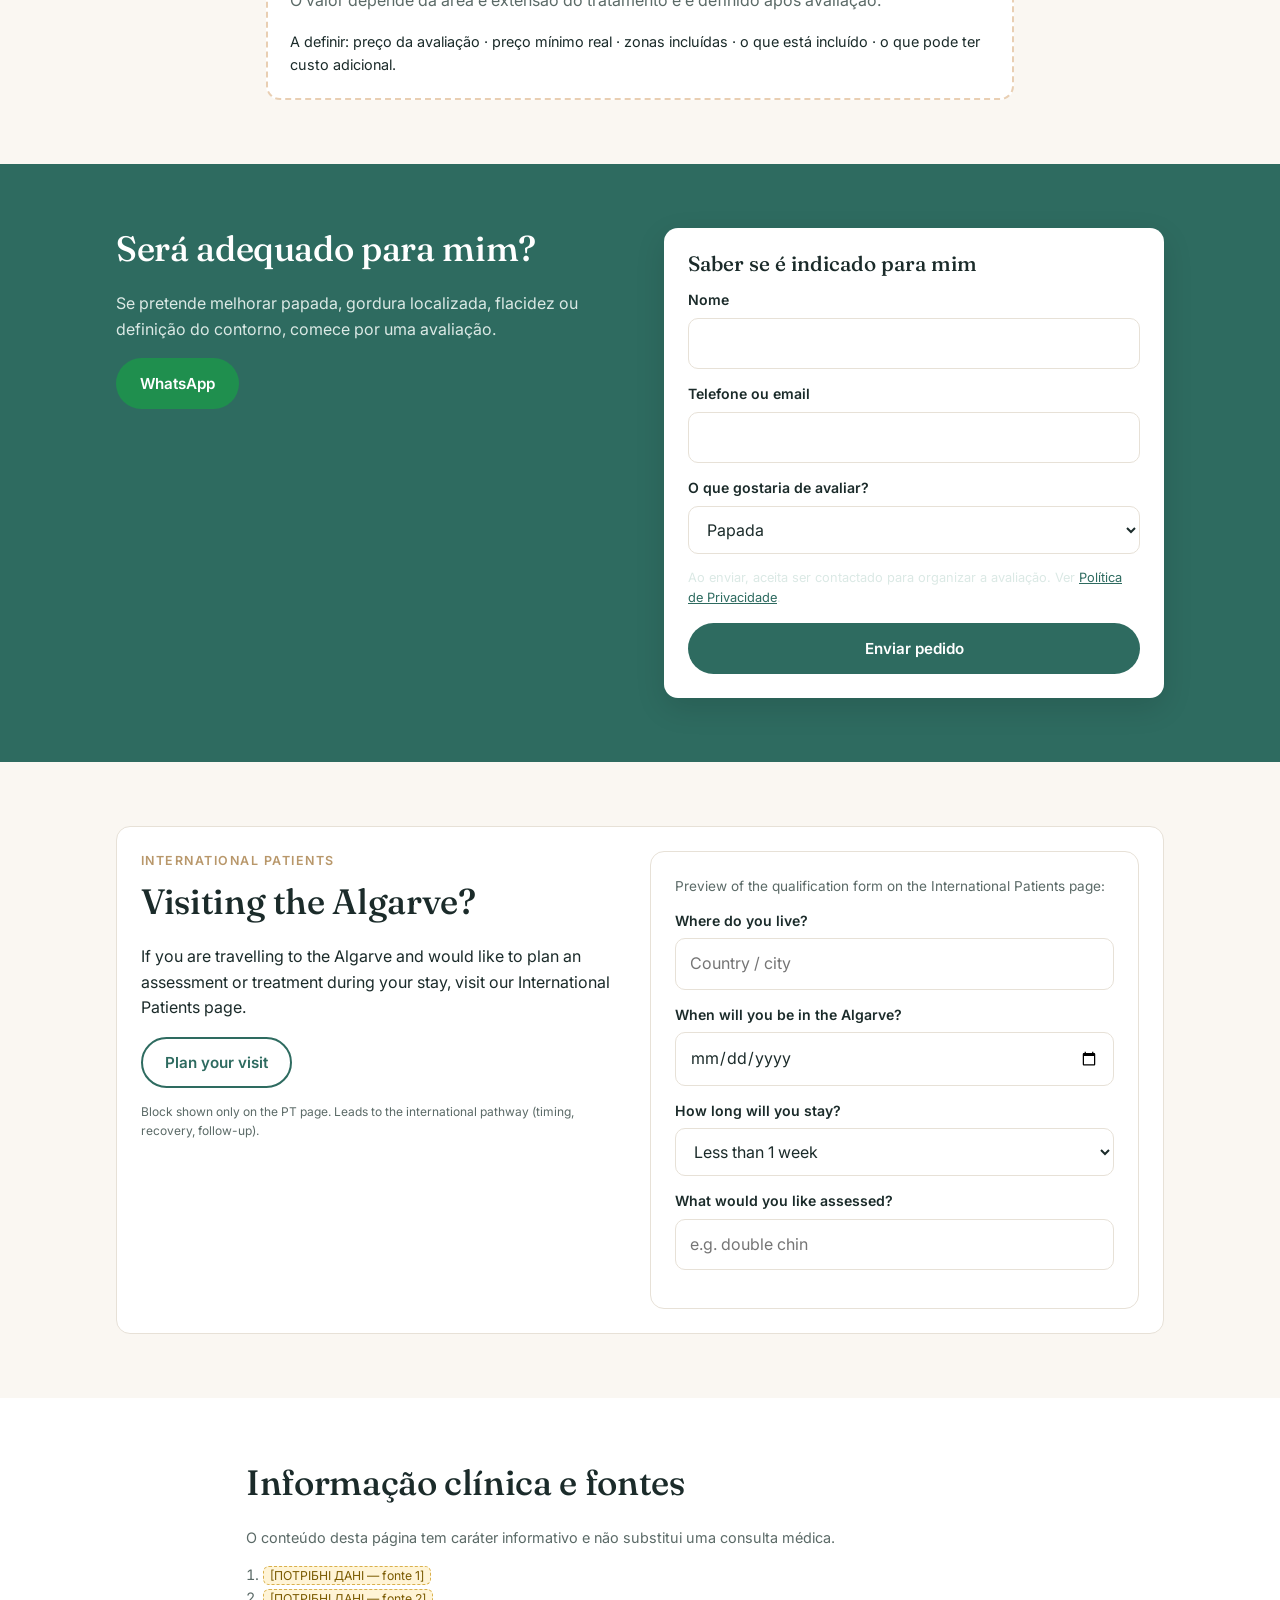
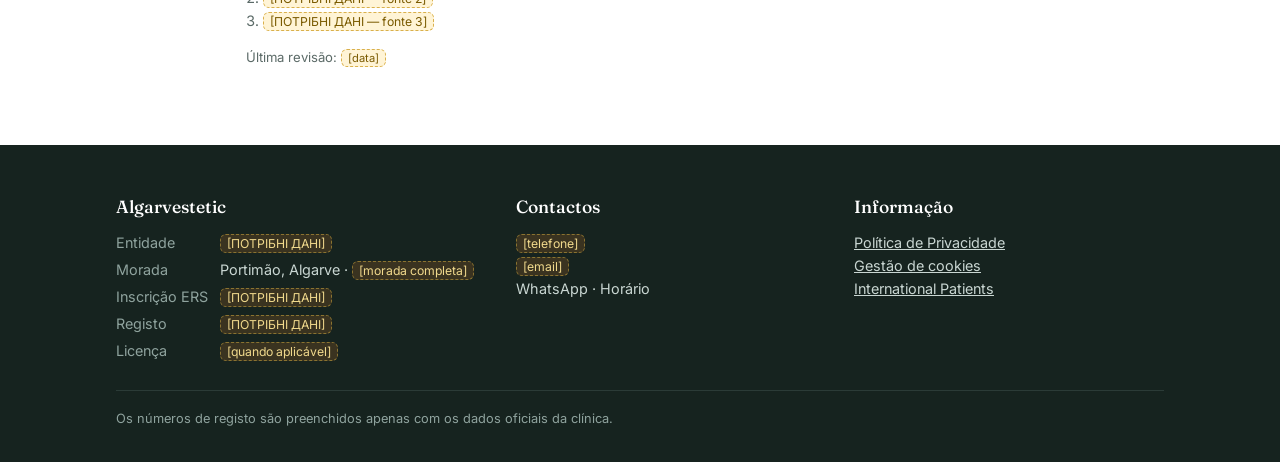
==== commit 8697d936: "Switch Endolaser page to owner's short Q&A copy (v1.1) Replace the 18-screen long copy with the cond" ====
--- a/prototype/endolaser.html
+++ b/prototype/endolaser.html
@@ -13,6 +13,26 @@
   Cores, logótipo e imagens são marcadores de posição.
   [ПОТРІБНІ ДАНІ] = dados reais que a clínica tem de fornecer.
 -->
+<script type="application/ld+json">
+{
+  "@context": "https://schema.org",
+  "@type": "FAQPage",
+  "mainEntity": [
+    {"@type": "Question", "name": "Endolaser dói?",
+     "acceptedAnswer": {"@type": "Answer", "text": "Pode ser desconfortável. É realizada anestesia local infiltrativa e/ou bloqueios anestésicos, conforme a zona. Pode sentir pressão, manipulação ou calor."}},
+    {"@type": "Question", "name": "Como é a recuperação do Endolaser?",
+     "acceptedAnswer": {"@type": "Answer", "text": "Podem ocorrer edema, pequenos hematomas, sensibilidade e endurecimento temporário. O regresso à rotina depende da área e extensão tratadas."}},
+    {"@type": "Question", "name": "Quando vejo o resultado do Endolaser?",
+     "acceptedAnswer": {"@type": "Answer", "text": "O edema inicial pode alterar o contorno. Depois, a remodelação continua progressivamente durante as semanas e meses seguintes."}},
+    {"@type": "Question", "name": "Endolaser emagrece?",
+     "acceptedAnswer": {"@type": "Answer", "text": "Não. Destina-se a pequenos depósitos de gordura localizada. Não é um tratamento para perda de peso."}},
+    {"@type": "Question", "name": "Endolaser substitui cirurgia?",
+     "acceptedAnswer": {"@type": "Answer", "text": "Nem sempre. Excesso importante de pele, flacidez acentuada ou maior volume de gordura podem necessitar de outra abordagem."}},
+    {"@type": "Question", "name": "Existem riscos no Endolaser?",
+     "acceptedAnswer": {"@type": "Answer", "text": "Podem ocorrer infeção, irregularidades, alterações da sensibilidade, lesão térmica e outras complicações menos frequentes. Os riscos específicos são explicados antes do procedimento."}}
+  ]
+}
+</script>
 <style>
   :root{
     --bg:#faf7f2; --surface:#ffffff; --ink:#1b2b2a; --muted:#5b6a67; --line:#e7e1d7;
@@ -25,7 +45,6 @@
   *{box-sizing:border-box}
   html{scroll-behavior:smooth}
   body{margin:0;background:var(--bg);color:var(--ink);font:16px/1.6 var(--sans);-webkit-font-smoothing:antialiased}
-  img{max-width:100%;display:block}
   a{color:var(--primary)}
   h1,h2,h3{font-family:var(--serif);font-weight:500;line-height:1.2;margin:0 0 .6em;letter-spacing:-.01em}
   h1{font-size:clamp(1.9rem,4.6vw,3rem)}
@@ -56,10 +75,9 @@
   .logo{font-family:var(--serif);font-size:1.3rem;font-weight:600;color:var(--ink);text-decoration:none}
   .logo span{color:var(--primary)}
   .header-right{display:flex;align-items:center;gap:14px}
-  .lang{font-size:.85rem;color:var(--muted)}
+  .lang{font-size:.85rem;color:var(--muted);white-space:nowrap}
   .lang b{color:var(--ink)}
   .header-cta{padding:10px 18px;min-height:40px;font-size:.88rem}
-  .lang{white-space:nowrap}
   @media(max-width:879px){.header-cta{display:none}}
   .breadcrumbs{font-size:.82rem;color:var(--muted);padding:14px 0 0}
   .breadcrumbs a{color:var(--muted);text-decoration:none}
@@ -75,89 +93,31 @@
   .visual-label b{color:var(--ink)}
   @media(min-width:880px){
     .hero-grid{grid-template-columns:1.1fr .9fr}
-    .visual{min-height:440px}
+    .visual{min-height:420px}
   }
 
-  /* Cards */
-  .cards{display:grid;gap:14px;grid-template-columns:repeat(auto-fit,minmax(220px,1fr));margin:24px 0}
-  .card{background:var(--surface);border:1px solid var(--line);border-radius:var(--radius);padding:22px}
-  .section.alt .card{background:var(--bg)}
-  .card .tag{font-size:.75rem;font-weight:700;letter-spacing:.1em;color:var(--primary);margin-bottom:6px}
-  .card p{margin:0;color:var(--muted);font-size:.95rem}
+  /* Para que serve — cards */
+  .cards{display:grid;gap:14px;grid-template-columns:repeat(auto-fit,minmax(220px,1fr));margin:24px 0 0}
+  .card{background:var(--bg);border:1px solid var(--line);border-radius:var(--radius);padding:22px}
+  .card p{margin:0;font-weight:500}
   .card-icon{width:40px;height:40px;border-radius:12px;background:var(--soft);display:grid;place-items:center;margin-bottom:12px;color:var(--primary);font-weight:700}
 
-  /* Callouts */
-  .callout{border-radius:var(--radius);padding:18px 20px;margin-top:24px;display:flex;gap:14px;align-items:flex-start}
-  .callout.info{background:var(--soft);border-left:4px solid var(--primary)}
-  .callout.warn{background:var(--warn);border-left:4px solid var(--accent)}
-  .callout strong{display:block;margin-bottom:2px}
-  .callout p{margin:0}
-
-  /* Plus-chain (screen 3) */
-  .chain{display:flex;flex-wrap:wrap;align-items:center;gap:10px;margin:18px 0}
-  .chain .pill{background:var(--surface);border:1px solid var(--line);border-radius:999px;padding:10px 16px;font-weight:500}
-  .chain .plus{color:var(--accent);font-weight:700;font-size:1.2rem}
-
-  /* Steps (screen 4) */
-  .steps{display:grid;gap:12px;margin:24px 0;counter-reset:s}
-  .step{background:var(--bg);border:1px solid var(--line);border-radius:var(--radius);padding:18px;position:relative}
-  .step .n{font-family:var(--serif);font-size:1.6rem;color:var(--accent);line-height:1}
-  .step p{margin:.4em 0 0;font-weight:500}
-  @media(min-width:880px){
-    .steps{grid-template-columns:repeat(4,1fr)}
-    .step:not(:last-child)::after{content:"→";position:absolute;right:-12px;top:50%;transform:translateY(-50%);color:var(--accent);font-weight:700;z-index:1}
-  }
-
-  /* Two-col text sections */
-  .split{display:grid;gap:24px}
-  @media(min-width:880px){.split{grid-template-columns:1fr 1fr;gap:48px}}
-  .anesth{display:flex;flex-wrap:wrap;gap:10px;align-items:center;margin:14px 0}
+  /* Q&A rows */
+  .qa{border-top:1px solid var(--line)}
+  .qa-row{display:grid;gap:10px;padding:32px 0;border-bottom:1px solid var(--line)}
+  .qa-row h2{font-size:clamp(1.35rem,2.6vw,1.75rem);margin:0}
+  .qa-row .answer{max-width:62ch}
+  .qa-row .answer p:last-child{margin-bottom:0}
+  @media(min-width:880px){.qa-row{grid-template-columns:340px 1fr;gap:48px}}
+  .short-answer{font-family:var(--serif);font-size:1.7rem;line-height:1.2;color:var(--primary);margin-bottom:.35em}
+  .anesth{display:flex;flex-wrap:wrap;gap:10px;align-items:center;margin:4px 0 14px}
   .anesth .pill{background:var(--soft);color:var(--primary-dark);border-radius:999px;padding:8px 14px;font-weight:600;font-size:.92rem}
-
-  /* Timeline (screen 6) */
-  .timeline{list-style:none;margin:28px 0 0;padding:0;display:grid;gap:0}
-  .timeline li{position:relative;padding:0 0 26px 30px;border-left:2px solid var(--line);margin-left:7px}
-  .timeline li:last-child{padding-bottom:0}
-  .timeline li::before{content:"";position:absolute;left:-9px;top:4px;width:16px;height:16px;border-radius:50%;background:var(--surface);border:3px solid var(--primary)}
-  .timeline .when{font-size:.78rem;font-weight:700;letter-spacing:.1em;color:var(--primary);text-transform:uppercase}
-  .timeline p{margin:.3em 0 0;color:var(--muted)}
-  @media(min-width:880px){
-    .timeline{grid-template-columns:repeat(4,1fr);gap:20px}
-    .timeline li{border-left:none;border-top:2px solid var(--line);padding:26px 0 0;margin:0}
-    .timeline li::before{left:0;top:-9px}
-  }
-
-  /* Factors (screen 8) */
-  .factors{display:flex;flex-wrap:wrap;gap:8px;margin:14px 0 0;padding:0;list-style:none}
-  .factors li{background:var(--surface);border:1px solid var(--line);border-radius:999px;padding:7px 14px;font-size:.92rem}
-
-  /* NOT list (screen 9) */
-  .nots{display:grid;gap:14px;grid-template-columns:repeat(auto-fit,minmax(240px,1fr));margin-top:24px}
-  .not{background:var(--surface);border:1px solid var(--line);border-radius:var(--radius);padding:20px;border-top:4px solid #c46a5a}
-  .not h3{font-size:.85rem;letter-spacing:.06em;text-transform:uppercase}
-  .not p{margin:0;color:var(--muted);font-size:.95rem}
-
-  /* 3 things (screen 10) */
-  .three{display:grid;gap:14px;grid-template-columns:repeat(auto-fit,minmax(240px,1fr));margin-top:24px}
-  .three .item{background:var(--bg);border-radius:var(--radius);padding:22px;border:1px solid var(--line)}
-  .three .num{font-family:var(--serif);font-size:2rem;color:var(--accent);line-height:1;margin-bottom:8px}
-  .three p{margin:0;color:var(--muted)}
-
-  /* Risks */
-  .risk-list{columns:2;column-gap:28px;padding-left:1.1em;margin:12px 0}
-  @media(max-width:560px){.risk-list{columns:1}}
-
-  /* FAQ */
-  .faq{margin-top:22px;border-top:1px solid var(--line)}
-  .faq details{border-bottom:1px solid var(--line)}
-  .faq summary{cursor:pointer;list-style:none;padding:18px 36px 18px 0;font-weight:600;position:relative}
-  .faq summary::-webkit-details-marker{display:none}
-  .faq summary::after{content:"+";position:absolute;right:4px;top:50%;transform:translateY(-50%);font-size:1.4rem;color:var(--primary);font-weight:400}
-  .faq details[open] summary::after{content:"–"}
-  .faq details p{margin:0 0 18px;color:var(--muted);max-width:70ch}
+  .know{list-style:none;margin:0;padding:0;display:grid;gap:10px}
+  .know li{display:flex;gap:14px;align-items:baseline;background:var(--surface);border:1px solid var(--line);border-radius:var(--radius);padding:14px 18px;font-weight:600}
+  .know .num{font-family:var(--serif);font-size:1.3rem;color:var(--accent);font-weight:500}
 
   /* Doctor */
-  .doctor{display:grid;gap:22px;align-items:center;background:var(--surface);border:1px solid var(--line);border-radius:var(--radius);padding:22px;margin-top:22px}
+  .doctor{display:grid;gap:22px;align-items:center;background:var(--bg);border:1px solid var(--line);border-radius:var(--radius);padding:22px;margin-top:22px}
   .doctor-photo{aspect-ratio:1;border-radius:12px;background:linear-gradient(135deg,#dfe9e6,#efe6d8);display:grid;place-items:center;color:var(--muted);font-size:.8rem;text-align:center;padding:10px;max-width:200px}
   .doctor dl{margin:0;display:grid;gap:6px;min-width:0}
   .doctor dt{font-size:.78rem;letter-spacing:.08em;text-transform:uppercase;color:var(--muted)}
@@ -172,14 +132,12 @@
   .cta-band{background:var(--primary);color:var(--on-primary)}
   .cta-band h2{color:#fff}
   .cta-band p{color:#dbe9e5}
-  .cta-band .btn-primary{background:#fff;color:var(--primary-dark)}
-  .cta-band .btn-primary:hover{background:#eef3f1}
   .form-card{background:var(--surface);color:var(--ink);border-radius:var(--radius);padding:24px;box-shadow:0 10px 30px rgba(0,0,0,.12)}
   .form-card h3{font-family:var(--serif);font-weight:500;font-size:1.3rem}
   .field{margin-bottom:14px}
   .field label{display:block;font-size:.88rem;font-weight:600;margin-bottom:6px}
-  .field input,.field select,.field textarea{width:100%;padding:12px 14px;border:1px solid var(--line);border-radius:10px;font:inherit;background:#fff;color:var(--ink);min-height:48px}
-  .field input:focus,.field select:focus,.field textarea:focus{outline:2px solid var(--primary);outline-offset:1px;border-color:transparent}
+  .field input,.field select{width:100%;padding:12px 14px;border:1px solid var(--line);border-radius:10px;font:inherit;background:#fff;color:var(--ink);min-height:48px}
+  .field input:focus,.field select:focus{outline:2px solid var(--primary);outline-offset:1px;border-color:transparent}
   .consent-line{font-size:.8rem;color:var(--muted);margin:4px 0 14px}
   .thanks{display:none;text-align:center;padding:16px 0}
   .thanks .check{width:56px;height:56px;border-radius:50%;background:var(--soft);color:var(--primary);display:grid;place-items:center;margin:0 auto 12px;font-size:1.6rem}
@@ -205,11 +163,11 @@
   @media(min-width:700px){.footer-grid{grid-template-columns:1.2fr 1fr 1fr}}
   .legal dl{margin:0;display:grid;grid-template-columns:auto 1fr;gap:4px 12px}
   .legal dt{color:#8fa39e}
-  .legal dd{margin:0}
+  .legal dd{margin:0;min-width:0}
   .site-footer .placeholder-data{background:#3a3320;border-color:#8a7330;color:#f0d98c}
   .footer-bottom{border-top:1px solid #2b3b37;margin-top:28px;padding-top:18px;font-size:.8rem;color:#8fa39e}
 
-  /* Sticky mobile CTA (Requisito 1) */
+  /* Sticky mobile CTA */
   .sticky-cta{position:fixed;left:0;right:0;bottom:0;z-index:50;display:flex;gap:8px;padding:8px 12px calc(8px + env(safe-area-inset-bottom));background:rgba(250,247,242,.97);border-top:1px solid var(--line);backdrop-filter:blur(8px)}
   .sticky-cta .btn{flex:1;padding:10px 12px;min-height:44px;font-size:.9rem}
   @media(min-width:880px){.sticky-cta{display:none}}
@@ -248,13 +206,13 @@
     </nav>
   </div>
 
-  <!-- SCREEN 1 — HERO -->
+  <!-- HERO -->
   <section class="hero" id="hero">
     <div class="container hero-grid">
       <div>
         <div class="eyebrow">Endolaser · Endolifting</div>
-        <h1>Papada, pequenos depósitos de gordura ou pele mais flácida?</h1>
-        <p class="lead">Endolaser é um procedimento minimamente invasivo que pode ser utilizado, em casos selecionados, para tratar pequenos depósitos de gordura localizada e melhorar a flacidez e o contorno da zona tratada.</p>
+        <h1>Papada, gordura localizada ou pele mais flácida?</h1>
+        <p class="lead">O Endolaser é um procedimento minimamente invasivo utilizado, em casos selecionados, para pequenos depósitos de gordura localizada e flacidez, ajudando a melhorar o contorno da zona tratada.</p>
         <div class="btn-row">
           <a class="btn btn-primary" href="#avaliar" data-cta="hero_indicado">Saber se é indicado para mim</a>
           <a class="btn btn-wa" href="#" data-cta="hero_whatsapp" data-wa>WhatsApp</a>
@@ -267,165 +225,96 @@
     </div>
   </section>
 
-  <!-- SCREEN 2 — PACIENTE RECONHECE-SE -->
-  <section class="section alt" id="melhorar">
+  <!-- PARA QUE SERVE? -->
+  <section class="section alt" id="para-que-serve">
     <div class="container">
-      <h2>O que gostaria de melhorar?</h2>
+      <h2>Para que serve?</h2>
+      <p class="lead">Pode ser considerado para:</p>
       <div class="cards">
-        <div class="card"><div class="card-icon">1</div><div class="tag">PAPADA</div><p>Pequena acumulação de gordura e/ou flacidez abaixo do queixo.</p></div>
-        <div class="card"><div class="card-icon">2</div><div class="tag">CONTORNO FACIAL</div><p>Perda de definição em determinadas zonas do rosto.</p></div>
-        <div class="card"><div class="card-icon">3</div><div class="tag">GORDURA LOCALIZADA</div><p>Pequenos depósitos de gordura em zonas selecionadas da face ou do corpo.</p></div>
-        <div class="card"><div class="card-icon">4</div><div class="tag">FLACIDEZ</div><p>Perda ligeira a moderada de firmeza dos tecidos em pacientes selecionados.</p></div>
-      </div>
-      <p class="lead">Nem todas estas alterações têm a mesma causa. A avaliação permite perceber se o Endolaser é realmente adequado ao seu caso.</p>
-      <a class="btn btn-outline" href="#avaliar" data-cta="identify_marcar">Marcar avaliação</a>
-    </div>
-  </section>
-
-  <!-- SCREEN 3 — VALOR-CHAVE -->
-  <section class="section" id="valor">
-    <div class="container">
-      <h2>Gordura localizada e flacidez podem coexistir na mesma zona</h2>
-      <p class="lead">É precisamente aqui que o Endolaser pode ser interessante em determinados pacientes.</p>
-      <p style="max-width:62ch">A fibra atua sob a pele e permite ao médico trabalhar diferentes planos dos tecidos, de acordo com o objetivo definido na avaliação. O tratamento pode ser direcionado para:</p>
-      <div class="chain">
-        <span class="pill">pequenos depósitos de gordura localizada</span><span class="plus">+</span>
-        <span class="pill">flacidez e remodelação dos tecidos</span><span class="plus">+</span>
-        <span class="pill">melhoria do contorno</span>
-      </div>
-      <div class="callout warn">
-        <div><strong>Endolaser não é um tratamento para emagrecer.</strong><p>Destina-se a situações selecionadas e não ao tratamento de grandes volumes de gordura.</p></div>
-      </div>
-    </div>
-  </section>
-
-  <!-- SCREEN 4 — COMO FUNCIONA -->
-  <section class="section alt" id="como-funciona">
-    <div class="container">
-      <h2>Como funciona?</h2>
-      <div class="steps">
-        <div class="step"><div class="n">01</div><p>Pequeno ponto de entrada</p></div>
-        <div class="step"><div class="n">02</div><p>Introdução de uma fibra ótica fina sob a pele</p></div>
-        <div class="step"><div class="n">03</div><p>Aplicação controlada da energia laser nos tecidos selecionados</p></div>
-        <div class="step"><div class="n">04</div><p>Recuperação e remodelação progressiva dos tecidos</p></div>
-      </div>
-      <p style="max-width:70ch">A energia produz um efeito térmico controlado. Dependendo da profundidade, da anatomia da zona e do objetivo do tratamento, pode ser utilizada para atuar sobre pequenos depósitos de gordura e promover remodelação dos tecidos.</p>
-      <p class="muted">Os parâmetros e a técnica são individualizados.</p>
-    </div>
-  </section>
-
-  <!-- SCREEN 5 — DÓI? -->
-  <section class="section" id="doi">
-    <div class="container split">
-      <div>
+        <div class="card"><div class="card-icon">1</div><p>Papada</p></div>
+        <div class="card"><div class="card-icon">2</div><p>Pequenos depósitos de gordura na face ou corpo</p></div>
+        <div class="card"><div class="card-icon">3</div><p>Perda de definição do contorno</p></div>
+        <div class="card"><div class="card-icon">4</div><p>Flacidez ligeira a moderada</p></div>
+      </div>
+    </div>
+  </section>
+
+  <!-- PERGUNTAS -->
+  <section class="section" id="perguntas">
+    <div class="container qa">
+
+      <div class="qa-row" id="como-funciona">
+        <h2>Como funciona?</h2>
+        <div class="answer">
+          <p>Uma fibra ótica fina é introduzida sob a pele através de pequenos pontos de entrada.</p>
+          <p>A energia laser produz um efeito térmico controlado, permitindo atuar sobre pequenos depósitos de gordura e promover remodelação dos tecidos.</p>
+        </div>
+      </div>
+
+      <div class="qa-row" id="doi">
         <h2>Dói?</h2>
-        <p class="lead">Pode ser desconfortável, mas utilizamos anestesia local para reduzir significativamente a sensibilidade durante o procedimento.</p>
-      </div>
-      <div>
-        <p>Dependendo da zona, podem ser utilizados:</p>
-        <div class="anesth"><span class="pill">Anestesia infiltrativa</span><span class="muted">e/ou</span><span class="pill">Bloqueios anestésicos</span></div>
-        <p>Durante o tratamento pode sentir pressão, manipulação da zona, movimento da fibra ou alguma sensação de calor.</p>
-        <p class="muted">Não prometemos uma experiência completamente indolor porque a sensibilidade varia entre pessoas e entre áreas tratadas.</p>
-      </div>
-    </div>
-  </section>
-
-  <!-- SCREEN 6 — RECUPERAÇÃO -->
-  <section class="section alt" id="recuperacao">
-    <div class="container">
-      <h2>Como vou ficar depois?</h2>
-      <ol class="timeline">
-        <li><div class="when">Logo após</div><p>Pode existir edema, sensibilidade e sensação de tensão.</p></li>
-        <li><div class="when">Primeiros dias</div><p>Podem surgir pequenos hematomas, desconforto ou endurecimento temporário da zona.</p></li>
-        <li><div class="when">Dias / semanas seguintes</div><p>A área recupera progressivamente. A duração varia com a extensão do tratamento e a resposta individual.</p></li>
-        <li><div class="when">Semanas / meses seguintes</div><p>Continua o processo de remodelação dos tecidos.</p></li>
-      </ol>
-      <div class="callout info"><div><strong>O resultado não deve ser avaliado nos primeiros dias.</strong></div></div>
-    </div>
-  </section>
-
-  <!-- SCREEN 7 — TRABALHO -->
-  <section class="section" id="trabalhar">
-    <div class="container" style="max-width:780px">
-      <h2>Vou conseguir trabalhar?</h2>
-      <p>Muitos pacientes conseguem regressar relativamente cedo às atividades habituais, mas isso depende da zona tratada, extensão do procedimento, edema, hematomas e tipo de trabalho.</p>
-      <div class="callout warn"><div><p>Não recomendamos marcar o tratamento imediatamente antes de um evento importante sem discutir primeiro o período de recuperação.</p></div></div>
-    </div>
-  </section>
-
-  <!-- SCREEN 8 — RESULTADO -->
-  <section class="section alt" id="resultado">
-    <div class="container">
-      <h2>Quando vou começar a notar mudanças?</h2>
-      <p style="max-width:70ch">Algumas alterações do contorno podem tornar-se percetíveis mais cedo, mas a avaliação do resultado deve considerar a recuperação inicial e a remodelação progressiva dos tecidos.</p>
-      <p><strong>A evolução depende de:</strong></p>
-      <ul class="factors">
-        <li>Quantidade de gordura</li><li>Grau de flacidez</li><li>Qualidade da pele</li>
-        <li>Área tratada</li><li>Idade e anatomia</li><li>Resposta individual</li>
-      </ul>
-      <div class="callout info"><div><strong>Mais energia não significa necessariamente melhor resultado.</strong><p>A técnica deve ser adaptada aos tecidos e ao objetivo de cada paciente.</p></div></div>
-    </div>
-  </section>
-
-  <!-- SCREEN 9 — O QUE NÃO FAZ -->
-  <section class="section" id="nao-faz">
-    <div class="container">
-      <h2>O que o Endolaser <em>não</em> faz?</h2>
-      <div class="nots">
-        <div class="not"><h3>Não é um tratamento para emagrecer</h3><p>Não foi concebido para provocar perda geral de peso.</p></div>
-        <div class="not"><h3>Não trata todos os volumes de gordura</h3><p>Grandes acumulações podem necessitar de outra abordagem.</p></div>
-        <div class="not"><h3>Não substitui todas as cirurgias</h3><p>Flacidez importante ou excesso significativo de pele podem necessitar de uma estratégia diferente.</p></div>
-        <div class="not"><h3>Não garante o mesmo resultado a todas as pessoas</h3><p>Anatomia, pele, gordura e capacidade de recuperação variam individualmente.</p></div>
-      </div>
-    </div>
-  </section>
-
-  <!-- SCREEN 10 — 3 COISAS -->
-  <section class="section alt" id="antes-de-decidir">
-    <div class="container">
-      <h2>3 coisas que deve saber antes de decidir</h2>
-      <div class="three">
-        <div class="item"><div class="num">01</div><h3>Existe recuperação</h3><p>Pode existir edema, sensibilidade, hematomas ou endurecimento temporário.</p></div>
-        <div class="item"><div class="num">02</div><h3>O resultado é progressivo</h3><p>Não deve avaliar o procedimento imediatamente depois de o realizar.</p></div>
-        <div class="item"><div class="num">03</div><h3>Nem todos precisam de Endolaser</h3><p>Em alguns casos outra técnica pode ser mais adequada. A avaliação existe precisamente para fazer essa distinção.</p></div>
-      </div>
-    </div>
-  </section>
-
-  <!-- SCREEN 11 — RISCOS -->
-  <section class="section" id="riscos">
-    <div class="container" style="max-width:780px">
-      <h2>É seguro?</h2>
-      <p>Endolaser é um procedimento médico minimamente invasivo, mas não é isento de riscos.</p>
-      <p><strong>Entre os efeitos esperados ou possíveis encontram-se:</strong></p>
-      <ul class="risk-list">
-        <li>edema</li><li>hematomas</li><li>sensibilidade</li>
-        <li>desconforto</li><li>endurecimento temporário</li><li>alterações transitórias da sensibilidade</li>
-      </ul>
-      <p>Complicações menos frequentes podem incluir infeção, irregularidades, alterações dos tecidos ou lesão térmica.</p>
-      <p class="muted">Os riscos específicos devem ser discutidos de acordo com a zona e características individuais.</p>
-    </div>
-  </section>
-
-  <!-- SCREEN 12 — FAQ -->
-  <section class="section alt" id="faq">
-    <div class="container" style="max-width:820px">
-      <h2>Perguntas frequentes</h2>
-      <div class="faq">
-        <details><summary>Dói?</summary><p>É utilizada anestesia local. Pode existir algum desconforto, pressão ou sensação de calor.</p></details>
-        <details><summary>Preciso de anestesia geral?</summary><p>Habitualmente não. A técnica anestésica é definida de acordo com a área e extensão do tratamento.</p></details>
-        <details><summary>Ficam cortes?</summary><p>A fibra é introduzida através de pequenos pontos de entrada. Não se trata de uma cirurgia com grandes incisões.</p></details>
-        <details><summary>Uma sessão chega?</summary><p>Pode ser suficiente em determinados casos, mas não existe um número universal. A necessidade de reavaliação ou tratamentos adicionais depende do objetivo e da resposta individual.</p></details>
-        <details><summary>Quando posso voltar ao ginásio?</summary><p>Depende da área e extensão tratadas. As orientações são dadas individualmente após o procedimento.</p></details>
-        <details><summary>Posso apanhar sol?</summary><p>Os cuidados dependem da zona tratada e da evolução pós-procedimento. Devem ser seguidas as orientações médicas específicas.</p></details>
-        <details><summary>Quanto tempo dura o resultado?</summary><p>A duração depende do tratamento realizado, das características dos tecidos, do envelhecimento, de alterações de peso e de outros fatores individuais.</p></details>
-        <details><summary>Posso fazer Endolaser se tiver muita pele em excesso?</summary><p>Nem sempre. Quando existe excesso importante de pele, uma abordagem diferente pode proporcionar uma correção mais adequada.</p></details>
-      </div>
-    </div>
-  </section>
-
-  <!-- SCREEN 13 — QUEM REALIZA -->
-  <section class="section" id="medico">
+        <div class="answer">
+          <p>Pode ser desconfortável. É realizada anestesia local, conforme a zona:</p>
+          <div class="anesth"><span class="pill">Anestesia infiltrativa</span><span class="muted">e/ou</span><span class="pill">Bloqueios anestésicos</span></div>
+          <p>Pode sentir pressão, manipulação ou calor.</p>
+        </div>
+      </div>
+
+      <div class="qa-row" id="recuperacao">
+        <h2>Como é a recuperação?</h2>
+        <div class="answer">
+          <p>Podem ocorrer edema, pequenos hematomas, sensibilidade e endurecimento temporário.</p>
+          <p>O regresso à rotina depende da área e extensão tratadas.</p>
+        </div>
+      </div>
+
+      <div class="qa-row" id="resultado">
+        <h2>Quando vejo o resultado?</h2>
+        <div class="answer">
+          <p>O edema inicial pode alterar o contorno. Depois, a remodelação continua progressivamente durante as semanas e meses seguintes.</p>
+        </div>
+      </div>
+
+      <div class="qa-row" id="emagrece">
+        <h2>Endolaser emagrece?</h2>
+        <div class="answer">
+          <div class="short-answer">Não.</div>
+          <p>Destina-se a pequenos depósitos de gordura localizada. Não é um tratamento para perda de peso.</p>
+        </div>
+      </div>
+
+      <div class="qa-row" id="cirurgia">
+        <h2>Substitui cirurgia?</h2>
+        <div class="answer">
+          <div class="short-answer">Nem sempre.</div>
+          <p>Excesso importante de pele, flacidez acentuada ou maior volume de gordura podem necessitar de outra abordagem.</p>
+        </div>
+      </div>
+
+      <div class="qa-row" id="o-que-deve-saber">
+        <h2>O que deve saber</h2>
+        <div class="answer">
+          <ol class="know">
+            <li><span class="num">01</span>Existe recuperação.</li>
+            <li><span class="num">02</span>O resultado é progressivo.</li>
+            <li><span class="num">03</span>Nem todos têm indicação para Endolaser.</li>
+          </ol>
+        </div>
+      </div>
+
+      <div class="qa-row" id="riscos">
+        <h2>Existem riscos?</h2>
+        <div class="answer">
+          <p>Podem ocorrer infeção, irregularidades, alterações da sensibilidade, lesão térmica e outras complicações menos frequentes.</p>
+          <p>Os riscos específicos são explicados antes do procedimento.</p>
+        </div>
+      </div>
+
+    </div>
+  </section>
+
+  <!-- QUEM REALIZA -->
+  <section class="section alt" id="medico">
     <div class="container">
       <h2>Avaliação e procedimento</h2>
       <div class="doctor">
@@ -434,14 +323,13 @@
           <dt>Nome completo</dt><dd><span class="placeholder-data">[ПОТРІБНІ ДАНІ]</span></dd>
           <dt>Qualificação profissional</dt><dd><span class="placeholder-data">[ПОТРІБНІ ДАНІ — só qualificações reais e reconhecidas]</span></dd>
           <dt>Cédula profissional</dt><dd><span class="placeholder-data">[ПОТРІБНІ ДАНІ]</span></dd>
-          <dd class="muted" style="font-weight:400">Descrição curta, exclusivamente com qualificações verificáveis. Não utilizar títulos não reconhecidos.</dd>
         </dl>
       </div>
     </div>
   </section>
 
-  <!-- SCREEN 14 — PREÇO -->
-  <section class="section alt" id="preco">
+  <!-- PREÇO -->
+  <section class="section" id="preco">
     <div class="container" style="max-width:780px">
       <h2>Preço</h2>
       <div class="price-box">
@@ -453,15 +341,14 @@
     </div>
   </section>
 
-  <!-- SCREEN 15 — CTA PRINCIPAL + FORM (Requisitos 3 e 4) -->
+  <!-- SERÁ ADEQUADO PARA MIM? + FORM -->
   <section class="section cta-band" id="avaliar">
     <div class="container cta-grid">
       <div>
-        <h2>Ainda não sabe se Endolaser é adequado para si?</h2>
-        <p>Não precisa de decidir pela técnica antes da consulta.</p>
-        <p>Comece por perceber o que está a causar a alteração do contorno e quais são as opções adequadas ao seu caso.</p>
+        <h2>Será adequado para mim?</h2>
+        <p>Se pretende melhorar papada, gordura localizada, flacidez ou definição do contorno, comece por uma avaliação.</p>
         <div class="btn-row">
-          <a class="btn btn-wa" href="#" data-cta="cta_whatsapp" data-wa>Contactar por WhatsApp</a>
+          <a class="btn btn-wa" href="#" data-cta="cta_whatsapp" data-wa>WhatsApp</a>
         </div>
       </div>
       <div class="form-card" id="lead-card">
@@ -471,7 +358,7 @@
           <div class="field"><label for="f-contacto">Telefone ou email</label><input id="f-contacto" name="contacto" autocomplete="tel" required></div>
           <div class="field"><label for="f-zona">O que gostaria de avaliar?</label>
             <select id="f-zona" name="zona">
-              <option>Papada</option><option>Contorno facial</option><option>Gordura localizada</option><option>Flacidez</option><option>Não tenho a certeza</option>
+              <option>Papada</option><option>Gordura localizada</option><option>Flacidez</option><option>Definição do contorno</option><option>Não tenho a certeza</option>
             </select>
           </div>
           <input type="hidden" name="lead_id" id="f-lead">
@@ -488,7 +375,7 @@
     </div>
   </section>
 
-  <!-- SCREEN 16 — INTERNATIONAL PATIENTS (Requisito 5) -->
+  <!-- INTERNATIONAL PATIENTS (só na página PT) -->
   <section class="section" id="international" lang="en">
     <div class="container">
       <div class="intl">
@@ -510,7 +397,7 @@
     </div>
   </section>
 
-  <!-- SCREEN 17 — INFORMAÇÃO CLÍNICA -->
+  <!-- INFORMAÇÃO CLÍNICA E FONTES -->
   <section class="section alt" id="fontes">
     <div class="container sources" style="max-width:820px">
       <h2 style="color:var(--ink)">Informação clínica e fontes</h2>
@@ -520,12 +407,12 @@
         <li><span class="placeholder-data">[ПОТРІБНІ ДАНІ — fonte 2]</span></li>
         <li><span class="placeholder-data">[ПОТРІБНІ ДАНІ — fonte 3]</span></li>
       </ol>
-      <p style="font-size:.82rem">3–5 fontes atuais e de qualidade, apenas para afirmações presentes nesta página. Revisão do texto quando a evidência mudar. Última revisão: <span class="placeholder-data">[data]</span></p>
+      <p style="font-size:.82rem">Última revisão: <span class="placeholder-data">[data]</span></p>
     </div>
   </section>
 </main>
 
-<!-- SCREEN 18 — LEGAL / ERS -->
+<!-- LEGAL / ERS -->
 <footer class="site-footer">
   <div class="container">
     <div class="footer-grid">
@@ -548,11 +435,11 @@
         <p><a href="#">Política de Privacidade</a><br><a href="#" id="manage-cookies">Gestão de cookies</a><br><a href="#">International Patients</a></p>
       </div>
     </div>
-    <div class="footer-bottom">Os números de registo não são inventados: são preenchidos apenas com os dados oficiais da clínica.</div>
+    <div class="footer-bottom">Os números de registo são preenchidos apenas com os dados oficiais da clínica.</div>
   </div>
 </footer>
 
-<!-- Requisito 1 — Sticky CTA mobile -->
+<!-- Sticky CTA mobile -->
 <div class="sticky-cta">
   <a class="btn btn-primary" href="#avaliar" data-cta="sticky_marcar">Marcar</a>
   <a class="btn btn-wa" href="#" data-cta="sticky_whatsapp" data-wa>WhatsApp</a>
@@ -590,7 +477,6 @@
     console.log('[track]', event, params);
   }
 
-  // Cliques nos CTA
   document.querySelectorAll('[data-cta]').forEach(el =>
     el.addEventListener('click', () => track('cta_click', { cta: el.dataset.cta, lead_id: leadId })));
 
